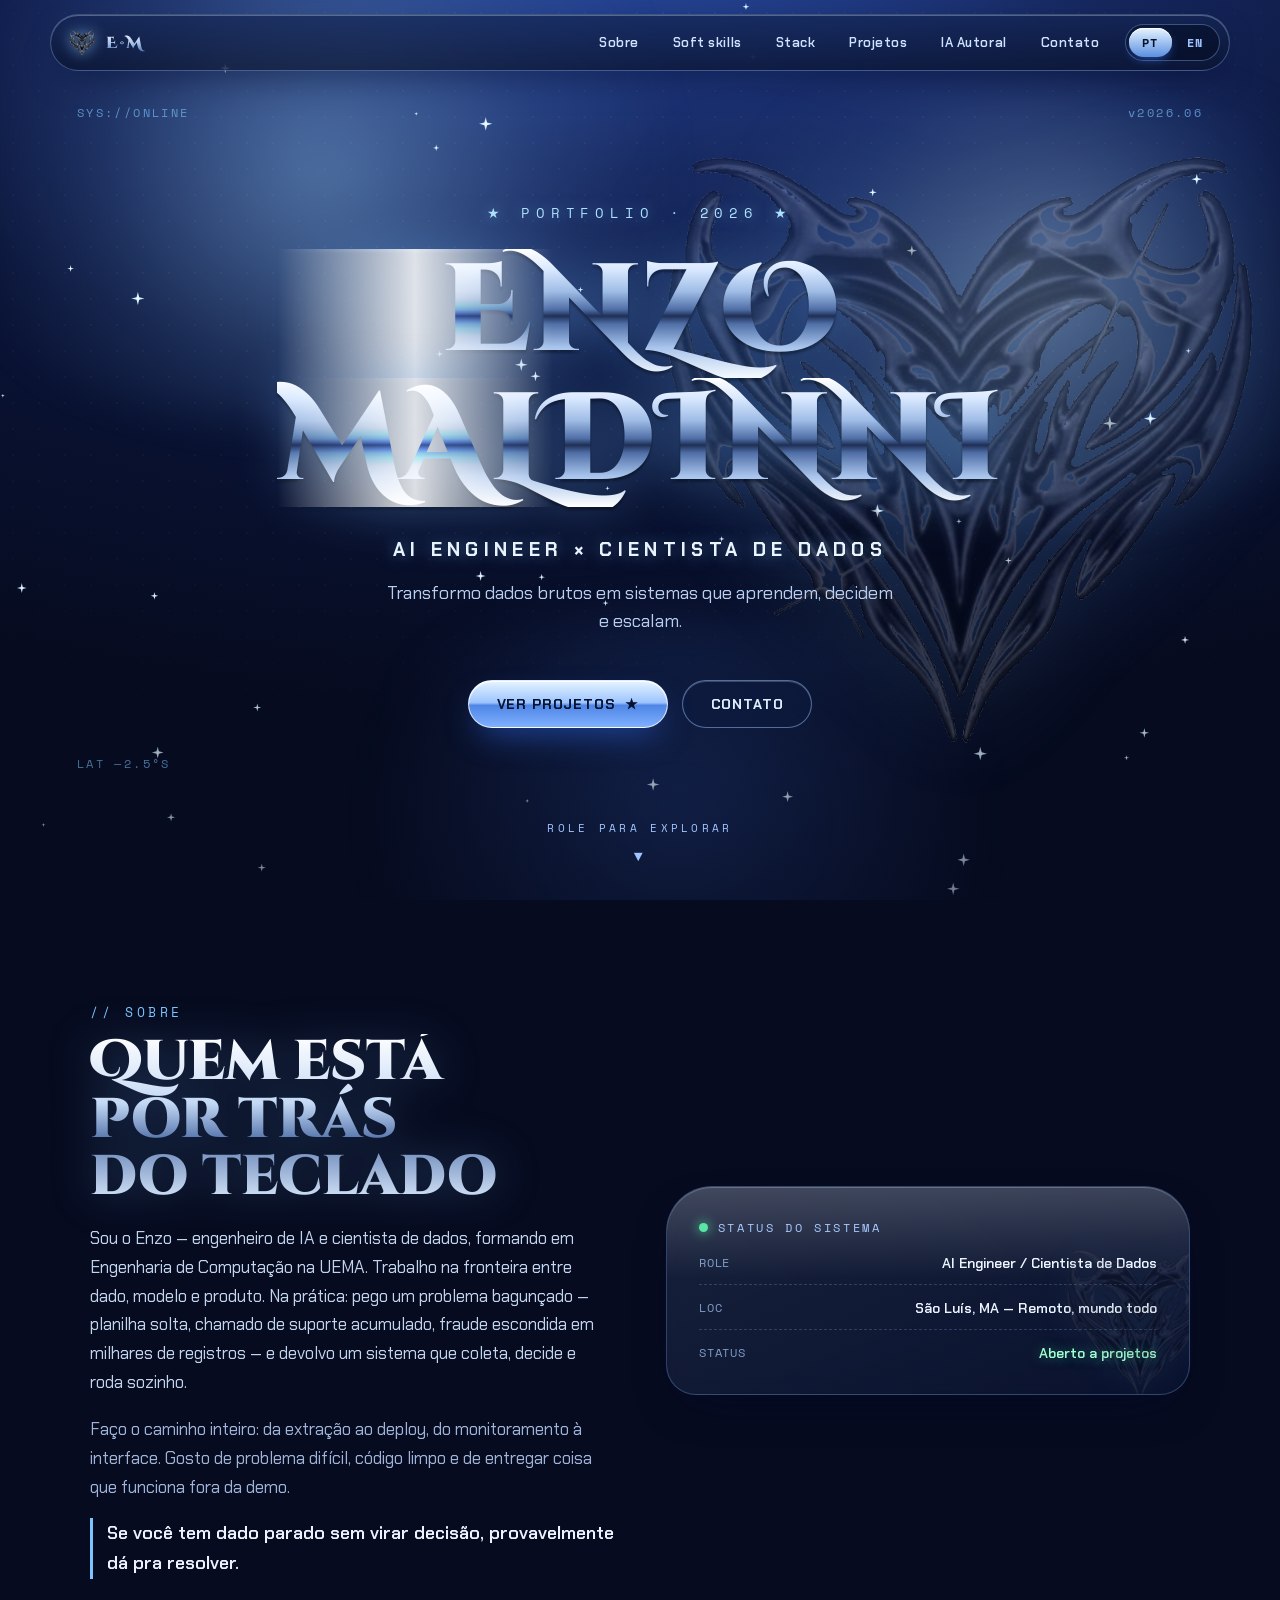
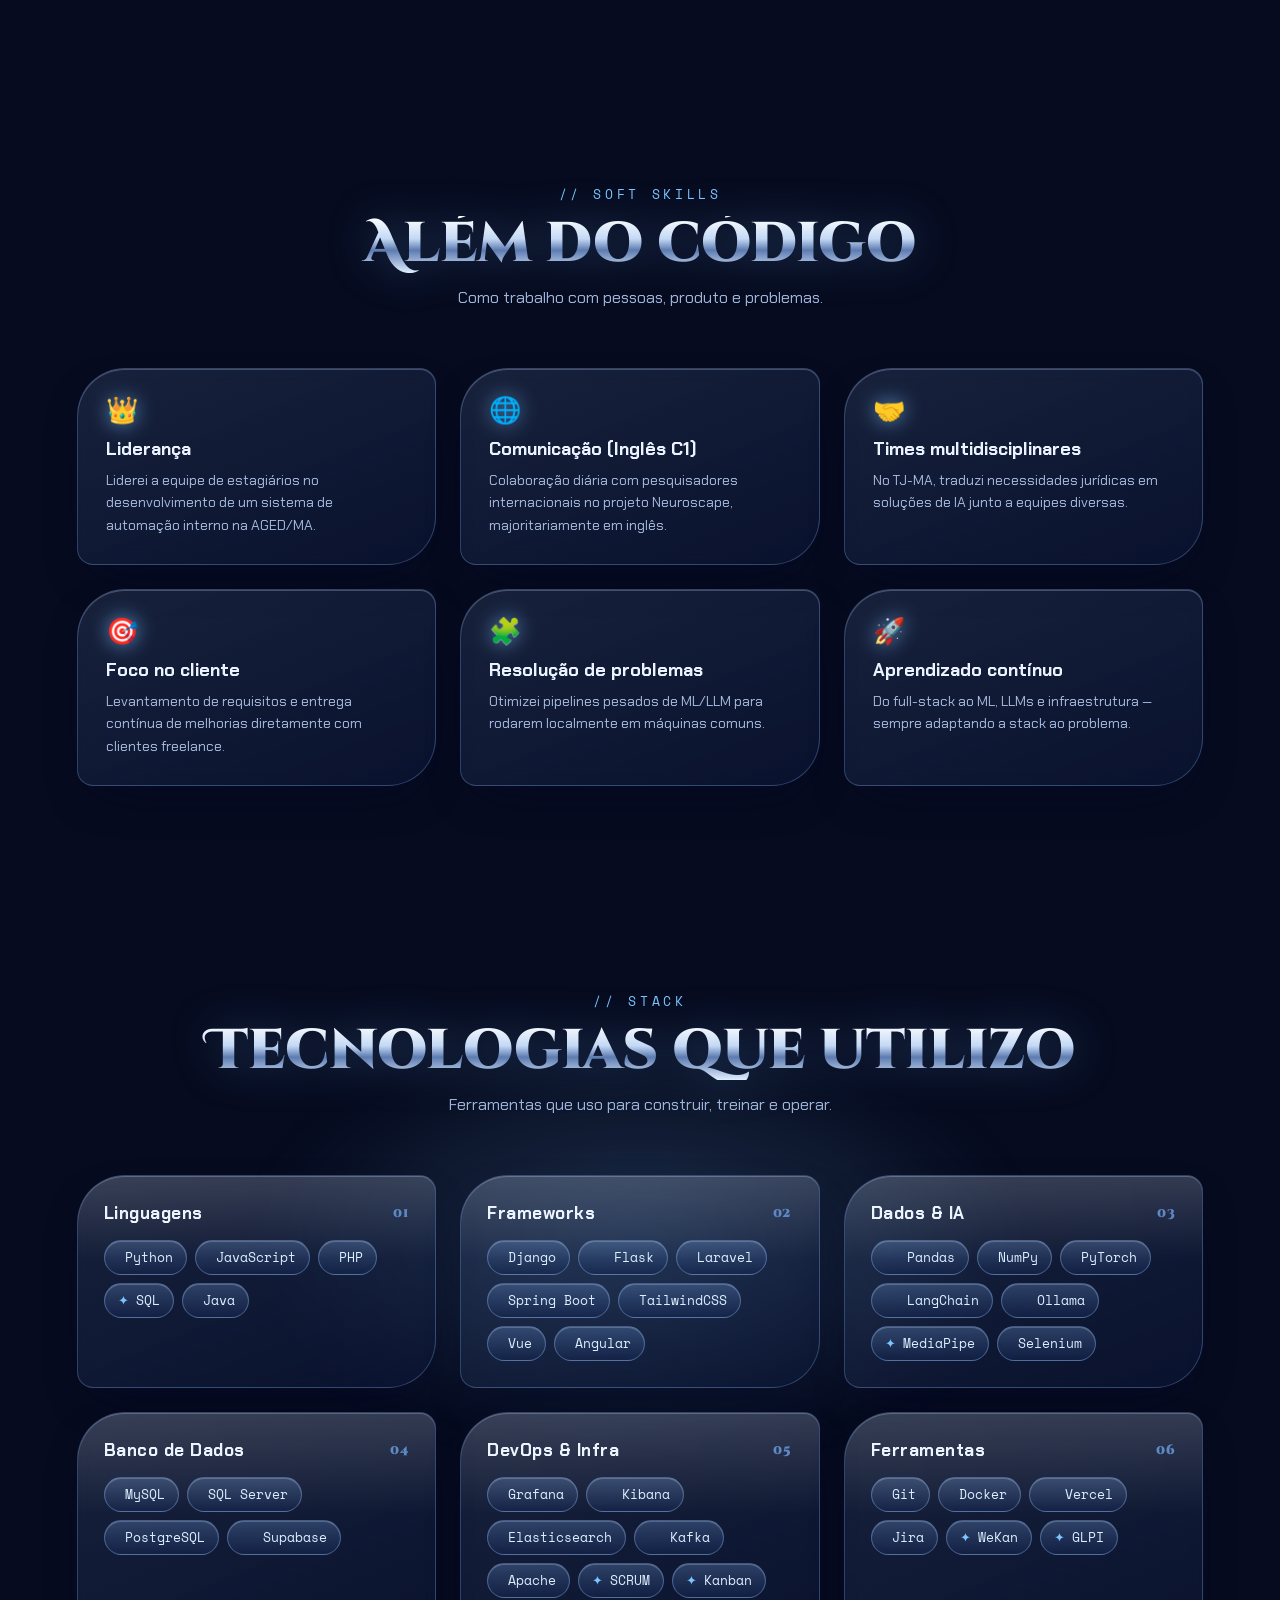
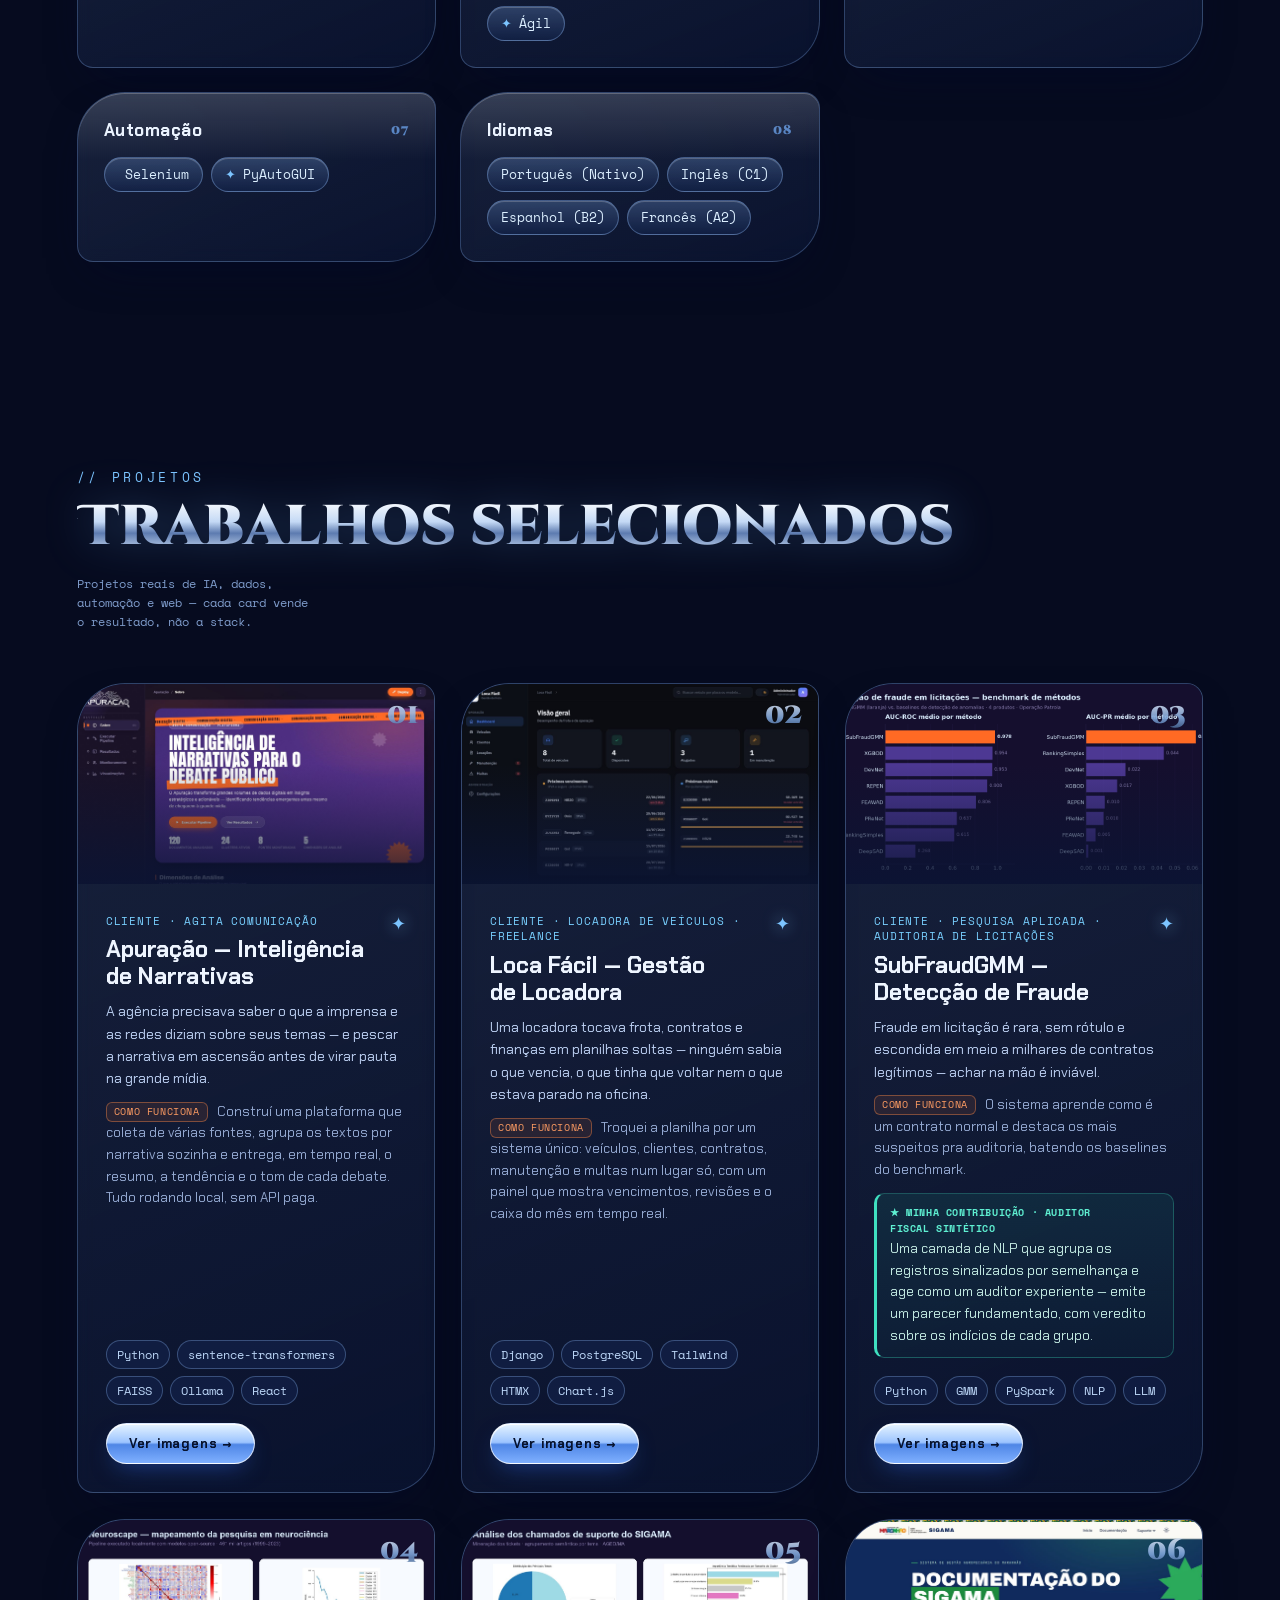
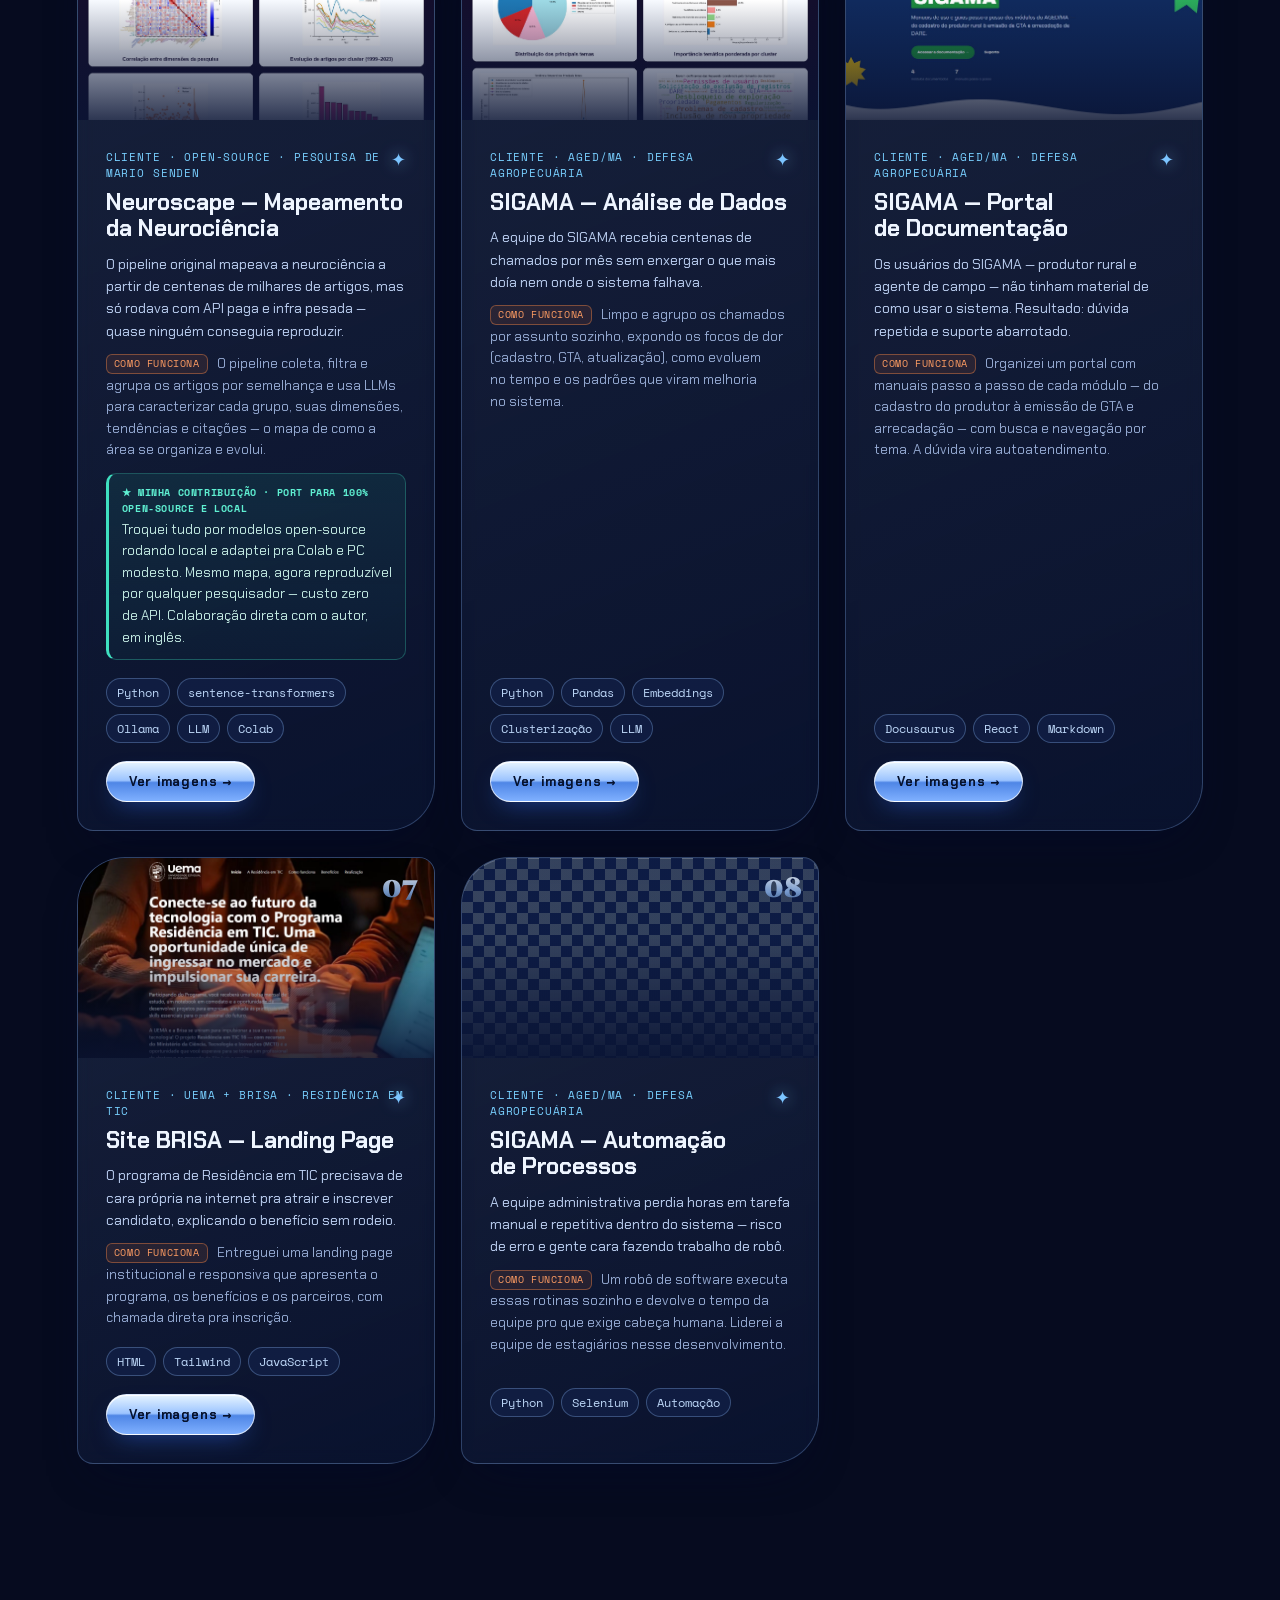
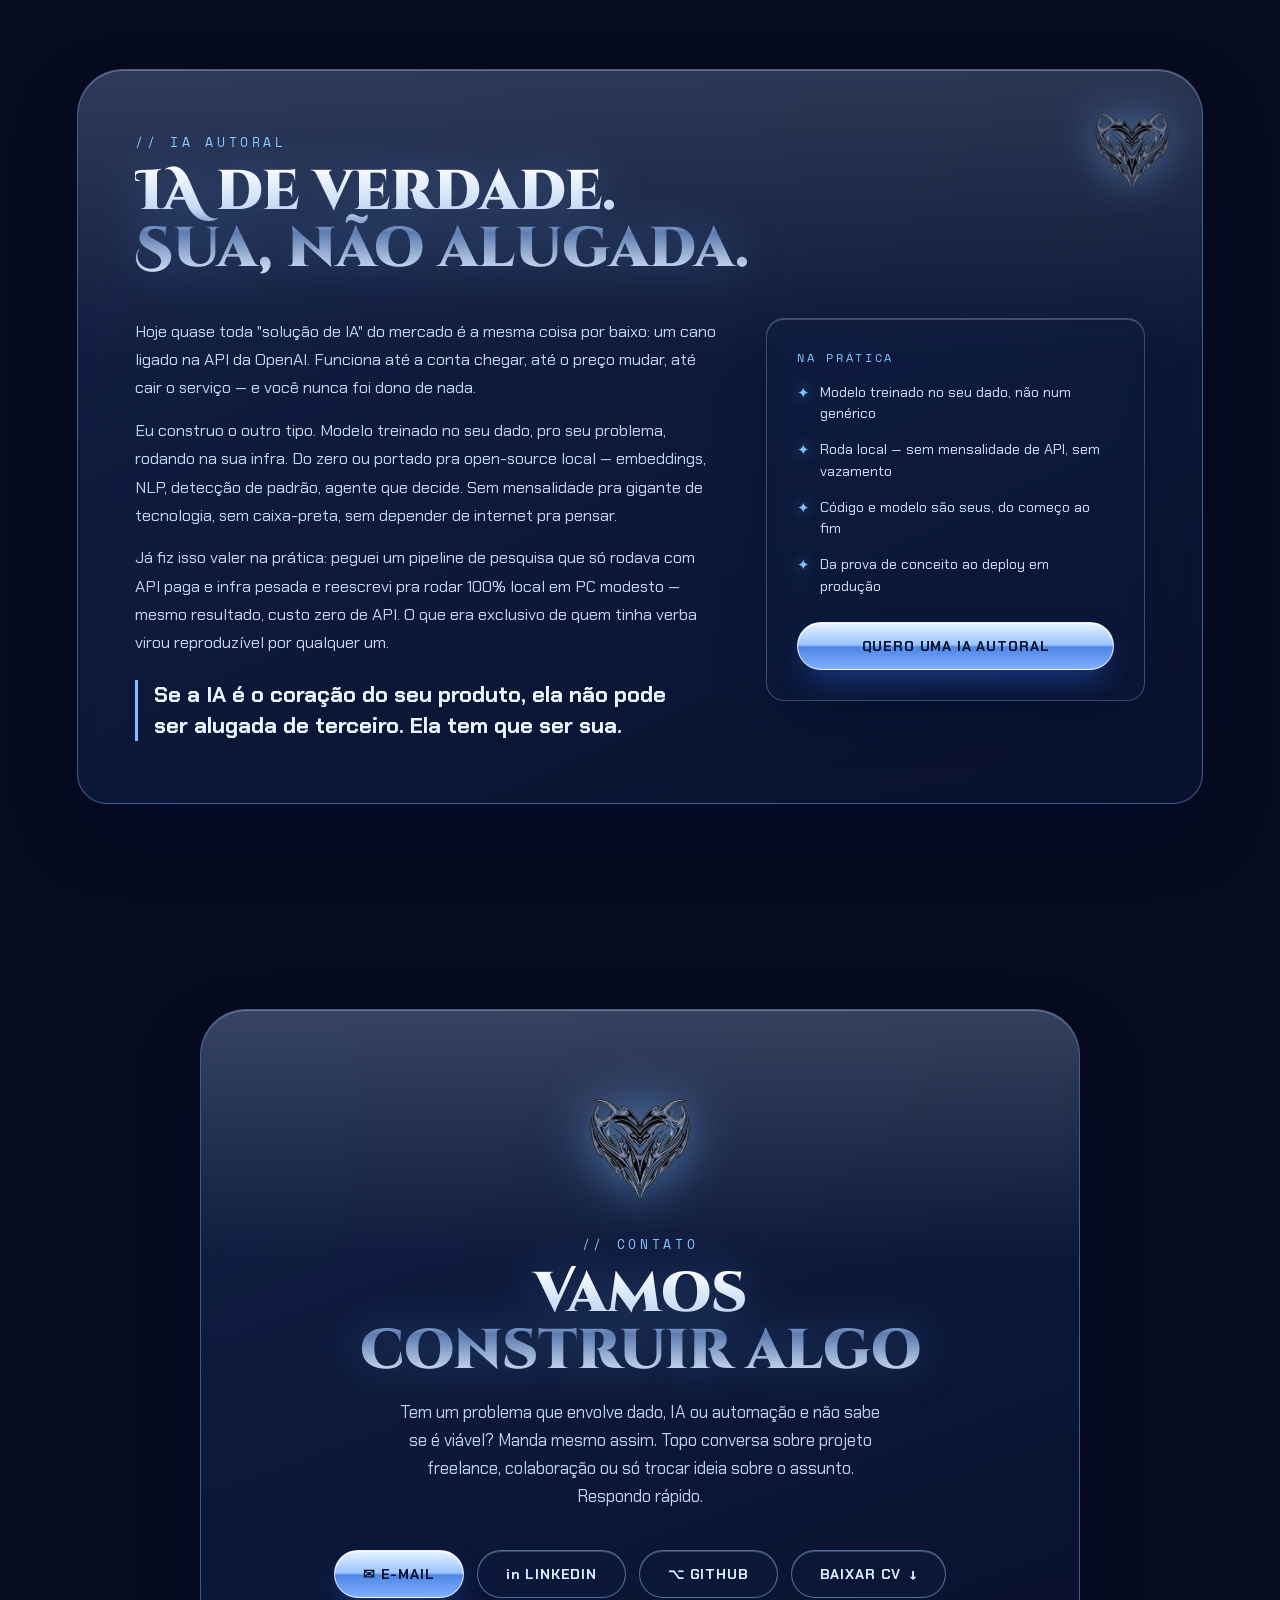
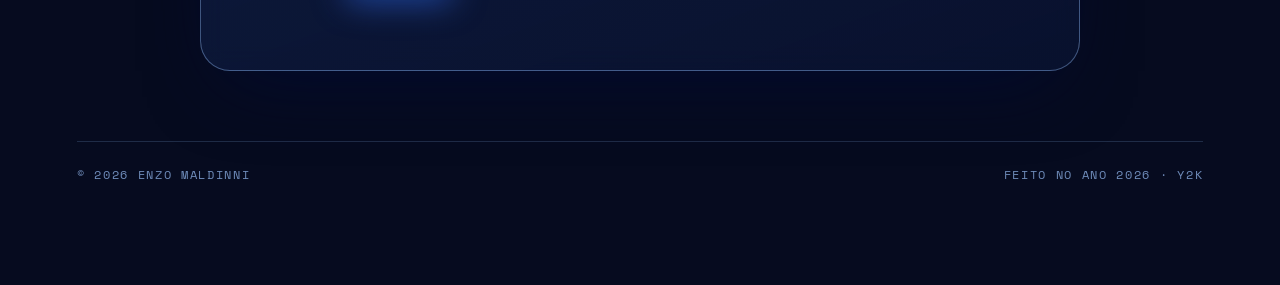
==== index.html @ 233c56a6 "Portfólio Y2K — site estático (GitHub Pages) Site bilíngue PT/EN em HTML/CSS/JS puro. Cada projeto t" ====
<!DOCTYPE html>
<html lang="pt-BR">
<head>
<meta charset="utf-8">
<meta name="viewport" content="width=device-width, initial-scale=1">
<title>Enzo Maldinni — AI Engineer × Data Scientist</title>
<meta name="description" content="Portfólio de Enzo Maldinni — Engenheiro de IA e Cientista de Dados. Pipelines, LLMs, visão computacional e sistemas inteligentes do notebook à produção.">
<meta name="author" content="Enzo Maldinni">
<meta property="og:title" content="Enzo Maldinni — AI Engineer × Data Scientist">
<meta property="og:description" content="Transformo dados brutos em sistemas que aprendem, decidem e escalam.">
<meta property="og:type" content="website">
<meta property="og:url" content="https://maldinni.github.io">
<link rel="icon" href="assets/img/chrome-heart.png" type="image/png">
<link rel="preconnect" href="https://fonts.googleapis.com">
<link rel="preconnect" href="https://fonts.gstatic.com" crossorigin>
<link href="https://fonts.googleapis.com/css2?family=Cinzel+Decorative:wght@700;900&family=Chakra+Petch:wght@400;500;600;700&family=Space+Mono:wght@400;700&display=swap" rel="stylesheet">
<link rel="stylesheet" href="https://cdn.jsdelivr.net/gh/devicons/devicon@latest/devicon.min.css">
<link rel="stylesheet" href="assets/css/styles.css">
</head>
<body>

<!-- ===== BACKGROUND LAYERS ===== -->
<div class="bg" aria-hidden="true">
  <div class="bg-blob bg-blob-1"></div>
  <div class="bg-blob bg-blob-2"></div>
  <div class="bg-blob bg-blob-3"></div>
  <div class="bg-dots"></div>
  <div class="bg-stars" data-stars></div>
  <div class="bg-vignette"></div>
</div>

<!-- ===== NAV ===== -->
<nav class="nav">
  <div class="nav-inner">
    <a href="#top" class="nav-brand">
      <img src="assets/img/chrome-heart.png" alt="" class="nav-heart">
      <span class="nav-logo">E·M</span>
    </a>
    <div class="nav-links">
      <a href="#about" class="nav-link" data-i18n="navAbout">Sobre</a>
      <a href="#soft" class="nav-link" data-i18n="navSoft">Soft skills</a>
      <a href="#skills" class="nav-link" data-i18n="navSkills">Stack</a>
      <a href="#projects" class="nav-link" data-i18n="navProjects">Projetos</a>
      <a href="#ia" class="nav-link" data-i18n="navIa">IA Autoral</a>
      <a href="#contact" class="nav-link" data-i18n="navContact">Contato</a>
      <div class="lang-toggle">
        <button type="button" class="lang-btn" data-lang="pt">PT</button>
        <button type="button" class="lang-btn" data-lang="en">EN</button>
      </div>
    </div>
  </div>
</nav>

<main>
  <!-- ===== HERO ===== -->
  <section id="top" class="hero">
    <img src="assets/img/chrome-heart.png" alt="" class="hero-deco" data-deco>
    <span class="hero-corner hero-corner-tl">SYS://ONLINE</span>
    <span class="hero-corner hero-corner-tr">v2026.06</span>
    <span class="hero-corner hero-corner-bl">LAT —2.5°S</span>
    <span class="hero-kicker">★ PORTFOLIO · 2026 ★</span>
    <h1 class="hero-title">
      <span class="hero-title-line">ENZO</span>
      <span class="hero-title-line">MALDINNI</span>
    </h1>
    <p class="hero-role" data-i18n="heroRole">AI ENGINEER × CIENTISTA DE DADOS</p>
    <p class="hero-tag" data-i18n="heroTag">Transformo dados brutos em sistemas que aprendem, decidem e escalam.</p>
    <div class="hero-cta">
      <a href="#projects" class="btn btn-primary"><span data-i18n="heroCta">VER PROJETOS</span> ★</a>
      <a href="#contact" class="btn btn-ghost" data-i18n="heroCta2">CONTATO</a>
    </div>
    <div class="hero-scroll">
      <span data-i18n="scroll">ROLE PARA EXPLORAR</span>
      <span class="hero-scroll-arrow">▼</span>
    </div>
  </section>

  <!-- ===== ABOUT ===== -->
  <section id="about" class="section about">
    <div class="about-grid">
      <div class="reveal">
        <p class="kicker" data-i18n="aboutKicker">// SOBRE</p>
        <h2 class="section-title" data-i18n="aboutTitle">Quem está por trás do teclado</h2>
        <p class="about-body" data-i18n="aboutBody1"></p>
        <p class="about-body about-body-dim" data-i18n="aboutBody2"></p>
        <p class="about-body about-punch" data-i18n="aboutBody3"></p>
      </div>
      <div class="reveal card status-card">
        <div class="status-head">
          <span class="status-dot"></span>
          <span class="status-title" data-i18n="statusTitle">STATUS DO SISTEMA</span>
        </div>
        <div class="status-rows">
          <div class="status-row"><span class="status-key">ROLE</span><span class="status-val" data-i18n="statusRole">AI Engineer / Data Scientist</span></div>
          <div class="status-row"><span class="status-key">LOC</span><span class="status-val" data-i18n="statusLoc">São Luís, MA — Remoto</span></div>
          <div class="status-row"><span class="status-key">STATUS</span><span class="status-val status-avail" data-i18n="statusAvail">Disponível</span></div>
        </div>
        <img src="assets/img/chrome-heart.png" alt="" class="status-heart">
      </div>
    </div>
  </section>

  <!-- ===== SOFT SKILLS ===== -->
  <section id="soft" class="section soft">
    <div class="section-head reveal">
      <p class="kicker" data-i18n="softKicker">// SOFT SKILLS</p>
      <h2 class="section-title" data-i18n="softTitle">Além do código</h2>
      <p class="section-note" data-i18n="softNote">Como trabalho com pessoas, produto e problemas.</p>
    </div>
    <div class="soft-grid" data-soft-grid></div>
  </section>

  <!-- ===== SKILLS ===== -->
  <section id="skills" class="section skills">
    <div class="skills-glow" aria-hidden="true"></div>
    <div class="section-head reveal">
      <p class="kicker" data-i18n="skillsKicker">// STACK</p>
      <h2 class="section-title" data-i18n="skillsTitle">Arsenal técnico</h2>
      <p class="section-note" data-i18n="skillsNote">Ferramentas que uso para construir, treinar e operar.</p>
    </div>
    <div class="skills-grid" data-skills-grid></div>
  </section>

  <!-- ===== PROJECTS ===== -->
  <section id="projects" class="section projects">
    <div class="projects-head reveal">
      <div>
        <p class="kicker" data-i18n="projectsKicker">// PROJETOS</p>
        <h2 class="section-title" data-i18n="projectsTitle">Trabalhos selecionados</h2>
      </div>
      <p class="projects-note" data-i18n="projectsNote">Projetos reais de IA, dados, automação e web.</p>
    </div>
    <div class="projects-grid" data-projects-grid></div>
  </section>

  <!-- ===== IA AUTORAL ===== -->
  <section id="ia" class="section ia">
    <div class="ia-card reveal">
      <img src="assets/img/chrome-heart.png" alt="" class="ia-heart">
      <p class="kicker" data-i18n="iaKicker">// IA AUTORAL</p>
      <h2 class="section-title ia-title" data-i18n="iaTitle">IA de verdade. Sua, não alugada.</h2>
      <div class="ia-grid">
        <div class="ia-copy">
          <p class="ia-body" data-i18n="iaBody1"></p>
          <p class="ia-body" data-i18n="iaBody2"></p>
          <p class="ia-body" data-i18n="iaBody3"></p>
          <p class="ia-quote" data-i18n="iaQuote"></p>
        </div>
        <aside class="ia-practice card">
          <p class="ia-practice-label" data-i18n="iaPracticeLabel">NA PRÁTICA</p>
          <ul class="ia-points">
            <li><span class="ia-spark">✦</span> <span data-i18n="iaPoint1"></span></li>
            <li><span class="ia-spark">✦</span> <span data-i18n="iaPoint2"></span></li>
            <li><span class="ia-spark">✦</span> <span data-i18n="iaPoint3"></span></li>
            <li><span class="ia-spark">✦</span> <span data-i18n="iaPoint4"></span></li>
          </ul>
          <a href="#contact" class="btn btn-primary ia-cta" data-i18n="iaCta">QUERO UMA IA AUTORAL</a>
        </aside>
      </div>
    </div>
  </section>

  <!-- ===== CONTACT ===== -->
  <section id="contact" class="section contact">
    <div class="reveal contact-card">
      <img src="assets/img/chrome-heart.png" alt="" class="contact-heart">
      <p class="kicker" data-i18n="contactKicker">// CONTATO</p>
      <h2 class="section-title" data-i18n="contactTitle">Vamos construir algo</h2>
      <p class="contact-body" data-i18n="contactBody">Aberto a oportunidades, colaborações e conversas sobre IA, dados e produto.</p>
      <div class="contact-links">
        <a href="mailto:enzo.maldinni1@gmail.com" class="btn btn-primary">✉ E-MAIL</a>
        <a href="https://www.linkedin.com/in/enzo-maldinni-4a891a222/" target="_blank" rel="noopener" class="btn btn-ghost">in LINKEDIN</a>
        <a href="https://github.com/Maldinni" target="_blank" rel="noopener" class="btn btn-ghost">⌥ GITHUB</a>
        <a href="Curriculo-Enzo-Maldinni.pdf" target="_blank" rel="noopener" class="btn btn-ghost"><span data-i18n="downloadCv">BAIXAR CV</span> ↓</a>
      </div>
    </div>
    <footer class="footer">
      <span>© 2026 ENZO MALDINNI</span>
      <span data-i18n="footerNote">FEITO NO ANO 2026 · Y2K</span>
    </footer>
  </section>
</main>

<div class="cursor-layer" data-cursor aria-hidden="true"></div>

<script src="assets/js/main.js"></script>
</body>
</html>
---- assets/css/styles.css ----
/* ===================================================================
   Enzo Maldinni — Portfolio · Y2K Kingdom Hearts theme
   Accent: Gelo (azul) #7cc4ff · Title: Cinzel Decorative · Shape: Orgânico
   =================================================================== */
:root{
  --accent:#7cc4ff;
  --title:'Cinzel Decorative',serif;
  --card-r:48px 16px 48px 16px;
  --arch:46px 46px 30px 30px;
  --bg:#060b1f;
  --ink:#eaf2ff;
}
*{margin:0;padding:0;box-sizing:border-box}
html{scroll-behavior:smooth}
body{background:var(--bg);color:var(--ink);font-family:'Chakra Petch',sans-serif;-webkit-font-smoothing:antialiased;overflow-x:hidden;position:relative;min-height:100vh;isolation:isolate}
::selection{background:#7cc4ff;color:#071029}
a{color:inherit}
img{max-width:100%}

/* ---------- keyframes ---------- */
@keyframes em-sheen{0%{transform:translateX(-130%) skewX(-16deg)}55%,100%{transform:translateX(260%) skewX(-16deg)}}
@keyframes em-drift{0%{transform:translate3d(0,0,0) scale(1)}100%{transform:translate3d(70px,-34px,0) scale(1.08)}}
@keyframes em-drift2{0%{transform:translate3d(0,0,0) scale(1)}100%{transform:translate3d(-60px,26px,0) scale(1.1)}}
@keyframes em-float{0%,100%{transform:translateY(0) rotate(-2deg)}50%{transform:translateY(-18px) rotate(2deg)}}
@keyframes em-twinkle{0%,100%{opacity:.12;transform:scale(.5) rotate(0deg)}50%{opacity:1;transform:scale(1) rotate(35deg)}}
@keyframes em-bob{0%,100%{transform:translateX(-50%) translateY(0);opacity:.55}50%{transform:translateX(-50%) translateY(9px);opacity:1}}
@keyframes em-pulse{0%,100%{opacity:.5}50%{opacity:1}}

/* ---------- background ---------- */
.bg{position:fixed;inset:0;z-index:0;pointer-events:none;overflow:hidden;background:radial-gradient(120% 90% at 50% -10%,#2a4ea8 0%,#16275e 32%,#0a1438 60%,#060b1f 100%)}
.bg-blob{position:absolute;border-radius:50%;filter:blur(22px)}
.bg-blob-1{left:-10%;top:-8%;width:70vw;height:55vh;background:radial-gradient(circle at 50% 50%,rgba(150,205,255,.45),rgba(120,180,255,.12) 45%,transparent 70%);animation:em-drift 26s ease-in-out infinite alternate}
.bg-blob-2{right:-12%;top:8%;width:62vw;height:50vh;background:radial-gradient(circle at 50% 50%,rgba(190,225,255,.4),rgba(110,170,255,.1) 48%,transparent 70%);animation:em-drift2 32s ease-in-out infinite alternate}
.bg-blob-3{left:20%;bottom:-14%;width:66vw;height:46vh;background:radial-gradient(circle at 50% 50%,rgba(60,110,220,.34),transparent 66%);animation:em-drift 38s ease-in-out infinite alternate}
.bg-dots{position:absolute;inset:0;background-image:radial-gradient(rgba(170,210,255,.5) 1px,transparent 1.4px);background-size:26px 26px;opacity:.10;-webkit-mask-image:radial-gradient(120% 80% at 50% 30%,#000 30%,transparent 78%);mask-image:radial-gradient(120% 80% at 50% 30%,#000 30%,transparent 78%)}
.bg-stars{position:absolute;inset:0}
.bg-vignette{position:absolute;inset:0;background:linear-gradient(180deg,transparent 0%,transparent 62%,rgba(6,11,31,.55) 100%)}
.star{position:absolute;background:radial-gradient(circle at 50% 50%,#fff,#bfe3ff 45%,#5b8fe0);clip-path:polygon(50% 0,60% 40%,100% 50%,60% 60%,50% 100%,40% 60%,0 50%,40% 40%);filter:drop-shadow(0 0 5px rgba(150,210,255,.8))}

/* ---------- nav ---------- */
.nav{position:fixed;top:0;left:0;right:0;z-index:50;display:flex;justify-content:center;padding:14px clamp(14px,4vw,34px)}
.nav-inner{width:100%;max-width:1180px;display:flex;align-items:center;justify-content:space-between;gap:14px;padding:9px 9px 9px 18px;border-radius:999px;background:linear-gradient(180deg,rgba(20,38,84,.72),rgba(8,16,40,.66));border:1px solid rgba(150,195,255,.32);box-shadow:0 14px 40px -18px rgba(0,8,36,.9),inset 0 1px 0 rgba(255,255,255,.28);backdrop-filter:blur(14px);flex-wrap:wrap}
.nav-brand{display:flex;align-items:center;gap:11px;text-decoration:none}
.nav-heart{width:26px;height:34px;object-fit:contain;filter:drop-shadow(0 0 7px rgba(140,200,255,.7))}
.nav-logo{font-family:var(--title);font-weight:800;font-size:16px;letter-spacing:.16em;background:linear-gradient(180deg,#ffffff,#9fbce6 55%,#3a5994);-webkit-background-clip:text;background-clip:text;-webkit-text-fill-color:transparent}
.nav-links{display:flex;align-items:center;gap:clamp(4px,1.4vw,10px);flex-wrap:wrap}
.nav-link{text-decoration:none;font-size:13px;font-weight:600;letter-spacing:.04em;color:#cfe2ff;padding:8px 12px;border-radius:999px;transition:background .2s,color .2s}
.nav-link:hover{background:rgba(124,196,255,.16);color:#fff}
.lang-toggle{display:flex;align-items:center;padding:3px;gap:2px;border-radius:999px;border:1px solid rgba(150,195,255,.36);background:rgba(6,14,38,.6);margin-left:4px}
.lang-btn{border:none;cursor:pointer;font-family:'Space Mono',monospace;font-weight:700;font-size:12px;letter-spacing:.1em;padding:6px 13px;border-radius:999px;transition:all .2s;background:transparent;color:#9fc4ff}
.lang-btn.is-active{background:linear-gradient(180deg,#e6f4ff,#5b8fe0);color:#06122e;box-shadow:0 4px 12px -4px rgba(60,120,255,.8),inset 0 1px 0 #fff}

/* ---------- shared ---------- */
main{position:relative;z-index:1}
.section{scroll-margin-top:90px;padding:clamp(56px,8vw,110px) clamp(20px,6vw,80px);position:relative}
.section-head{max-width:1180px;margin:0 auto clamp(34px,5vw,60px);text-align:center}
.kicker{font-family:'Space Mono',monospace;font-size:13px;letter-spacing:.28em;color:var(--accent);margin-bottom:12px}
.section-title{font-family:var(--title);font-weight:800;font-size:clamp(28px,5vw,56px);line-height:1.02;background:linear-gradient(180deg,#ffffff 0%,#c4d9f5 40%,#5d7bb0 60%,#dfeeff 100%);-webkit-background-clip:text;background-clip:text;-webkit-text-fill-color:transparent;color:transparent;filter:drop-shadow(0 0 22px rgba(110,180,255,.3));text-wrap:balance}
.section-note{margin-top:14px;font-size:clamp(14px,1.6vw,16px);color:#9fb4d8}
.card{position:relative;background:linear-gradient(158deg,rgba(150,190,255,.13),rgba(12,24,58,.55));border:1px solid rgba(140,185,255,.28);box-shadow:0 18px 48px -22px rgba(0,8,40,.85),inset 0 1px 0 rgba(255,255,255,.22);backdrop-filter:blur(8px);overflow:hidden;border-radius:var(--card-r)}

/* reveal */
.reveal{opacity:0;transform:translateY(28px);transition:opacity .7s ease,transform .7s ease}
.reveal.is-in{opacity:1;transform:none}

/* buttons */
.btn{display:inline-flex;align-items:center;gap:9px;padding:14px 28px;border-radius:999px;font-family:'Chakra Petch';font-weight:700;letter-spacing:.06em;font-size:14px;text-decoration:none;transition:transform .2s,filter .2s,background .2s,border-color .2s}
.btn-primary{color:#06122e;position:relative;overflow:hidden;background:linear-gradient(180deg,#e6f4ff 0%,#9cc4ff 47%,#4f86e6 53%,#7fb0ff 100%);border:1px solid rgba(255,255,255,.75);box-shadow:0 14px 32px -10px rgba(40,90,200,.75),inset 0 1px 0 rgba(255,255,255,.95)}
.btn-primary:hover{transform:translateY(-2px);filter:brightness(1.07);box-shadow:0 20px 44px -10px rgba(70,130,255,.85),inset 0 1px 0 #fff}
.btn-ghost{color:#dcefff;background:rgba(12,26,62,.5);border:1px solid rgba(150,195,255,.5);box-shadow:inset 0 1px 0 rgba(255,255,255,.2)}
.btn-ghost:hover{background:rgba(30,54,120,.6);border-color:#9fc4ff;transform:translateY(-2px)}

/* ---------- hero ---------- */
.hero{position:relative;min-height:100vh;display:flex;flex-direction:column;align-items:center;justify-content:center;text-align:center;padding:120px clamp(20px,6vw,80px) 90px;overflow:hidden}
.hero-deco{position:absolute;right:clamp(-90px,2vw,40px);top:50%;transform:translateY(-50%);width:clamp(340px,46vw,620px);opacity:.30;filter:drop-shadow(0 0 50px rgba(120,190,255,.55));animation:em-float 9s ease-in-out infinite;z-index:-1}
.hero-corner{position:absolute;font-family:'Space Mono',monospace;font-size:12px;letter-spacing:.2em;color:#7cc4ff;opacity:.65}
.hero-corner-tl{top:104px;left:clamp(16px,6vw,90px)}
.hero-corner-tr{top:104px;right:clamp(16px,6vw,90px)}
.hero-corner-bl{bottom:128px;left:clamp(16px,6vw,90px);opacity:.55}
.hero-kicker{font-family:'Space Mono',monospace;font-size:clamp(12px,1.4vw,14px);letter-spacing:.42em;color:#aee0ff;margin-bottom:clamp(14px,2.4vw,26px);text-shadow:0 0 14px rgba(124,196,255,.6)}
.hero-title{font-family:var(--title);font-weight:900;line-height:1.04;letter-spacing:.012em;font-size:clamp(40px,10.5vw,124px)}
.hero-title-line{display:block;position:relative;overflow:hidden;background:linear-gradient(180deg,#ffffff 0%,#d8e8ff 16%,#9fbce6 33%,#4f6ea6 47%,#1f2f55 52%,#4f6ea6 58%,#a8c4ec 76%,#ffffff 100%);-webkit-background-clip:text;background-clip:text;-webkit-text-fill-color:transparent;color:transparent;filter:drop-shadow(0 3px 1px rgba(0,0,0,.35)) drop-shadow(0 0 26px rgba(110,180,255,.4))}
.hero-title-line::after{content:'';position:absolute;top:0;left:0;width:38%;height:100%;background:linear-gradient(90deg,transparent,rgba(255,255,255,.85),transparent);mix-blend-mode:overlay;animation:em-sheen 6s ease-in-out infinite;pointer-events:none}
.hero-title-line:nth-child(2)::after{animation-delay:1.2s}
.hero-role{margin-top:clamp(18px,2.6vw,30px);font-weight:700;font-size:clamp(13px,1.7vw,19px);letter-spacing:.28em;color:#e9f4ff;text-shadow:0 0 16px rgba(124,196,255,.5)}
.hero-tag{margin-top:18px;max-width:580px;font-size:clamp(14px,1.7vw,18px);line-height:1.55;color:#b9cdf0;text-wrap:pretty}
.hero-cta{margin-top:clamp(28px,4vw,44px);display:flex;gap:14px;flex-wrap:wrap;justify-content:center}
.hero-scroll{position:absolute;bottom:34px;left:50%;transform:translateX(-50%);display:flex;flex-direction:column;align-items:center;gap:8px;font-family:'Space Mono',monospace;font-size:11px;letter-spacing:.3em;color:#9fc4ff;animation:em-bob 2.4s ease-in-out infinite}
.hero-scroll-arrow{font-size:15px}

/* ---------- about ---------- */
.about-grid{max-width:1100px;margin:0 auto;display:grid;grid-template-columns:repeat(auto-fit,minmax(290px,1fr));gap:clamp(26px,4vw,56px);align-items:center}
.about-body{margin-top:18px;font-size:clamp(15px,1.7vw,17px);line-height:1.7;color:#c3d4ee;text-wrap:pretty}
.about-body-dim{color:#9fb4d8}
.status-card{border-radius:var(--arch);padding:clamp(22px,2.6vw,32px)}
.status-card::before{content:'';position:absolute;inset:0 0 auto 0;height:44%;background:linear-gradient(180deg,rgba(255,255,255,.18),transparent);pointer-events:none}
.status-head{display:flex;align-items:center;gap:10px;margin-bottom:18px}
.status-dot{width:9px;height:9px;border-radius:50%;background:#46e29b;box-shadow:0 0 12px #46e29b;animation:em-pulse 1.8s ease-in-out infinite}
.status-title{font-family:'Space Mono',monospace;font-size:12px;letter-spacing:.22em;color:#9fc4ff}
.status-rows{display:flex;flex-direction:column;gap:14px}
.status-row{display:flex;justify-content:space-between;gap:16px;border-bottom:1px dashed rgba(150,195,255,.22);padding-bottom:12px}
.status-row:last-child{border-bottom:none;padding-bottom:0}
.status-key{font-family:'Space Mono',monospace;font-size:12px;color:#7e9bca;letter-spacing:.08em}
.status-val{font-weight:600;font-size:14px;color:#eaf3ff;text-align:right}
.status-avail{color:#9fffd0;text-shadow:0 0 12px rgba(70,226,155,.5)}
.status-heart{position:absolute;right:-26px;bottom:-30px;width:150px;opacity:.16;filter:drop-shadow(0 0 18px rgba(120,190,255,.5));pointer-events:none}

/* ---------- soft skills ---------- */
.soft-grid{max-width:1180px;margin:0 auto;display:grid;grid-template-columns:repeat(auto-fit,minmax(270px,1fr));gap:clamp(16px,2vw,24px)}
.soft-item{padding:clamp(22px,2.4vw,28px)}
.soft-item:hover{transform:translateY(-6px);border-color:rgba(160,205,255,.6);box-shadow:0 30px 60px -22px rgba(40,90,200,.8),inset 0 1px 0 rgba(255,255,255,.4)}
.soft-icon{font-size:26px;line-height:1;margin-bottom:14px;filter:drop-shadow(0 0 10px rgba(124,196,255,.7))}
.soft-name{font-family:'Chakra Petch';font-weight:700;font-size:18px;color:#eaf3ff;margin-bottom:8px}
.soft-desc{font-size:14px;line-height:1.6;color:#a8bce0;text-wrap:pretty}

/* ---------- skills ---------- */
.skills{overflow:hidden}
.skills-glow{position:absolute;left:50%;top:6%;transform:translateX(-50%);width:min(1080px,124vw);height:580px;border-radius:50% 50% 46% 46%/60% 60% 40% 40%;background:radial-gradient(closest-side,color-mix(in oklab,var(--accent) 20%,transparent),transparent 72%);filter:blur(26px);pointer-events:none;z-index:-1}
.skills-grid{max-width:1180px;margin:0 auto;display:grid;grid-template-columns:repeat(auto-fit,minmax(270px,1fr));gap:clamp(16px,2vw,24px)}
.skill-cat{padding:clamp(20px,2.2vw,26px)}
.skill-cat::before{content:'';position:absolute;inset:0 0 auto 0;height:40%;background:linear-gradient(180deg,rgba(255,255,255,.14),transparent);pointer-events:none}
.skill-cat:hover{transform:translateY(-6px);border-color:rgba(160,205,255,.6);box-shadow:0 30px 60px -22px rgba(40,90,200,.8),inset 0 1px 0 rgba(255,255,255,.4)}
.skill-cat-head{display:flex;align-items:center;justify-content:space-between;margin-bottom:16px}
.skill-cat-label{font-family:'Chakra Petch';font-weight:700;font-size:17px;letter-spacing:.03em;color:#eaf3ff}
.skill-cat-num{font-family:var(--title);font-weight:800;font-size:13px;color:#4f7ec0;letter-spacing:.1em}
.skill-tags{display:flex;flex-wrap:wrap;gap:8px}
.skill-tag{display:inline-flex;align-items:center;gap:7px;padding:7px 13px;border-radius:999px;font-family:'Space Mono',monospace;font-size:12.5px;color:#dcefff;background:linear-gradient(180deg,rgba(125,170,235,.28),rgba(20,38,80,.55));border:1px solid rgba(150,195,255,.36);box-shadow:inset 0 1px 0 rgba(255,255,255,.2);transition:background .2s,color .2s,border-color .2s}
.skill-tag:hover{background:linear-gradient(180deg,#cfe6ff,#5b8fe0);color:#06122e;border-color:#fff}
.skill-tag i{font-size:16px}
.skill-tag img{width:15px;height:15px;display:block}
.skill-tag .ico-star{color:var(--accent)}

/* ---------- projects ---------- */
.projects-head{max-width:1180px;margin:0 auto clamp(30px,4vw,52px);display:flex;flex-wrap:wrap;align-items:flex-end;justify-content:space-between;gap:18px}
.projects-note{font-family:'Space Mono',monospace;font-size:12px;color:#7e9bca;max-width:240px;line-height:1.6}
.projects-grid{max-width:1180px;margin:0 auto;display:grid;grid-template-columns:repeat(auto-fit,minmax(290px,1fr));gap:clamp(18px,2.2vw,26px)}
.project{display:flex;flex-direction:column;border-radius:var(--card-r);overflow:hidden}
.project:hover{transform:translateY(-8px);border-color:rgba(160,205,255,.65);box-shadow:0 36px 70px -24px rgba(40,90,210,.85),inset 0 1px 0 rgba(255,255,255,.4)}
.project-cover{position:relative;height:200px;overflow:hidden;background:linear-gradient(135deg,#12275f,#0a1638);width:100%;display:block;padding:0;border:0;margin:0;font:inherit;text-align:left}
.project-cover img{width:100%;height:100%;object-fit:cover;object-position:top center;transition:transform .5s cubic-bezier(.2,.7,.3,1)}
.project-cover.is-cover{cursor:zoom-in}
.project-cover.is-cover:hover img{transform:scale(1.05)}
.cover-zoom{position:absolute;z-index:2;left:14px;bottom:12px;display:inline-flex;align-items:center;gap:6px;font-family:'Space Mono',monospace;font-size:11px;letter-spacing:.04em;color:#eaf3ff;background:rgba(8,16,40,.72);border:1px solid rgba(150,195,255,.34);padding:5px 11px;border-radius:999px;backdrop-filter:blur(4px);opacity:0;transform:translateY(6px);transition:opacity .25s,transform .25s}
.project-cover.is-cover:hover .cover-zoom,.project-cover.is-cover:focus-visible .cover-zoom{opacity:1;transform:translateY(0)}
.project-cover.is-contain{display:flex;align-items:center;justify-content:center;background:radial-gradient(120% 120% at 50% 0,#1b3a7a,#0a1638 70%)}
.project-cover.is-contain img{object-fit:contain;width:auto;max-width:62%;max-height:72%;filter:drop-shadow(0 8px 26px rgba(0,10,40,.6))}
.project-cover::after{content:'';position:absolute;inset:0;background:linear-gradient(180deg,transparent 40%,rgba(10,20,52,.85) 100%)}
/* styled cover (no image) */
.project-cover.is-styled{display:flex;align-items:center;justify-content:center;gap:14px;background:repeating-conic-gradient(rgba(12,28,70,.9) 0 25%,rgba(190,224,255,.18) 0 50%) 0 0/22px 22px}
.project-cover.is-styled .cover-icons{position:relative;z-index:1;display:flex;gap:16px;align-items:center}
.project-cover.is-styled .cover-icons i{font-size:46px;filter:drop-shadow(0 6px 16px rgba(0,10,40,.6))}
.project-cover.is-styled .cover-icons img{width:46px;height:46px;filter:drop-shadow(0 6px 16px rgba(0,10,40,.6))}
.project-cover .project-num{position:absolute;top:12px;right:16px;z-index:1;font-family:var(--title);font-weight:900;font-size:28px;background:linear-gradient(180deg,#ffffff,#7da3d8 60%,#2b466e);-webkit-background-clip:text;background-clip:text;-webkit-text-fill-color:transparent;color:transparent;opacity:.9}
.project-body{position:relative;padding:clamp(20px,2.4vw,28px);display:flex;flex-direction:column;flex:1}
.project-title{font-family:'Chakra Petch';font-weight:700;font-size:clamp(19px,2.2vw,23px);color:#eef5ff;line-height:1.15;text-wrap:balance}
.project-spark{position:absolute;top:clamp(20px,2.4vw,28px);right:clamp(20px,2.4vw,28px);font-size:18px;color:#7cc4ff;filter:drop-shadow(0 0 8px rgba(124,196,255,.8))}
.project-client{margin-top:2px;font-family:'Space Mono',monospace;font-size:10.5px;letter-spacing:.08em;color:#79d0ff;text-transform:uppercase;line-height:1.5}
.project-title{margin-top:7px}
.project-desc{margin-top:11px;font-size:14px;line-height:1.6;color:#bcd0f2;text-wrap:pretty}
.project-how{margin-top:11px;font-size:13.5px;line-height:1.6;color:#92a7cf;text-wrap:pretty}
.project-how .how-label{display:inline-block;font-family:'Space Mono',monospace;font-size:10px;letter-spacing:.06em;text-transform:uppercase;color:#ff9d63;border:1px solid rgba(255,140,70,.4);background:rgba(255,120,50,.1);padding:1px 7px;border-radius:6px;margin-right:6px;vertical-align:1px}
.project-contrib{margin-top:12px;font-size:13.5px;line-height:1.6;color:#bfe6df;text-wrap:pretty;background:linear-gradient(180deg,rgba(36,200,170,.1),rgba(36,200,170,.04));border:1px solid rgba(64,224,190,.28);border-left:3px solid #3fe0c0;border-radius:10px;padding:11px 13px}
.project-contrib .contrib-label{display:inline-block;font-family:'Space Mono',monospace;font-size:10px;letter-spacing:.06em;text-transform:uppercase;color:#5ff0d2;margin-right:6px;font-weight:700}
.project-tags{display:flex;flex-wrap:wrap;gap:7px;margin-top:auto;padding-top:18px;margin-bottom:18px}
.project-tag{font-family:'Space Mono',monospace;font-size:11.5px;padding:5px 10px;border-radius:999px;color:#bcd6f7;background:rgba(20,38,80,.55);border:1px solid rgba(150,195,255,.3)}
.project-link{align-self:flex-start;display:inline-flex;align-items:center;gap:8px;padding:11px 22px;border-radius:999px;font-family:'Chakra Petch';font-weight:700;font-size:13px;letter-spacing:.06em;text-decoration:none;cursor:pointer;color:#06122e;background:linear-gradient(180deg,#e6f4ff 0%,#9cc4ff 47%,#4f86e6 53%,#7fb0ff 100%);border:1px solid rgba(255,255,255,.7);box-shadow:0 10px 24px -10px rgba(40,90,200,.7),inset 0 1px 0 rgba(255,255,255,.9);transition:transform .2s,filter .2s}
.project-link:hover{transform:translateY(-2px);filter:brightness(1.07)}

/* ---------- lightbox ---------- */
body.lb-lock{overflow:hidden}
.lightbox{position:fixed;inset:0;z-index:1000;display:none;align-items:center;justify-content:center}
.lightbox.is-open{display:flex}
.lb-backdrop{position:absolute;inset:0;background:rgba(4,8,24,.86);backdrop-filter:blur(8px)}
.lb-stage{position:relative;z-index:1;display:flex;align-items:center;justify-content:center;width:min(94vw,1320px);max-height:92vh;animation:lb-in .28s cubic-bezier(.2,.7,.3,1)}
@keyframes lb-in{from{opacity:0;transform:scale(.96)}to{opacity:1;transform:scale(1)}}
.lb-img{max-width:100%;max-height:86vh;border-radius:14px;border:1px solid rgba(150,195,255,.4);box-shadow:0 40px 90px -30px rgba(0,8,40,.95)}
.lb-btn{position:absolute;z-index:2;display:inline-flex;align-items:center;justify-content:center;cursor:pointer;color:#eaf3ff;background:rgba(12,22,52,.74);border:1px solid rgba(150,195,255,.4);backdrop-filter:blur(6px);transition:transform .2s,filter .2s,background .2s}
.lb-btn:hover{filter:brightness(1.15);background:rgba(30,54,110,.85)}
.lb-close{top:-14px;right:-14px;width:42px;height:42px;border-radius:50%;font-size:18px}
.lb-prev,.lb-next{top:50%;transform:translateY(-50%);width:48px;height:48px;border-radius:50%;font-size:30px;line-height:1;font-family:'Chakra Petch'}
.lb-prev{left:-22px}.lb-next{right:-22px}
.lb-prev:hover{transform:translateY(-50%) scale(1.08)}.lb-next:hover{transform:translateY(-50%) scale(1.08)}
.lb-cap{position:absolute;left:0;right:0;bottom:-34px;text-align:center;font-family:'Space Mono',monospace;font-size:12px;color:#9fc0ee}
@media(max-width:640px){.lb-close{top:-50px;right:0}.lb-prev{left:4px}.lb-next{right:4px}.lb-prev,.lb-next{width:40px;height:40px;font-size:24px;background:rgba(12,22,52,.9)}}

/* ---------- contact ---------- */
.contact-card{max-width:880px;margin:0 auto;position:relative;text-align:center;border-radius:var(--arch);padding:clamp(40px,6vw,72px) clamp(24px,5vw,60px);overflow:hidden;background:linear-gradient(160deg,rgba(60,110,210,.22),rgba(10,20,52,.7));border:1px solid rgba(150,195,255,.38);box-shadow:0 30px 80px -30px rgba(0,10,50,.95),inset 0 1px 0 rgba(255,255,255,.3);backdrop-filter:blur(12px)}
.contact-card::before{content:'';position:absolute;inset:0 0 auto 0;height:38%;background:linear-gradient(180deg,rgba(255,255,255,.16),transparent);pointer-events:none}
.contact-heart{width:clamp(70px,9vw,100px);margin:0 auto 18px;display:block;filter:drop-shadow(0 0 26px rgba(120,190,255,.7));animation:em-float 8s ease-in-out infinite}
.contact-body{margin:18px auto 0;max-width:480px;font-size:clamp(15px,1.7vw,17px);line-height:1.65;color:#bdd0ef;text-wrap:pretty}
.contact-links{margin-top:clamp(26px,4vw,40px);display:flex;gap:13px;flex-wrap:wrap;justify-content:center}
.footer{max-width:1180px;margin:clamp(40px,6vw,70px) auto 0;padding-top:24px;border-top:1px solid rgba(150,195,255,.18);display:flex;flex-wrap:wrap;gap:14px;align-items:center;justify-content:space-between;font-family:'Space Mono',monospace;font-size:12px;letter-spacing:.14em;color:#6f8cba}

.about-punch{margin-top:16px;font-size:clamp(15px,1.7vw,18px);font-weight:600;color:#eaf3ff;border-left:3px solid var(--accent);padding-left:14px;text-wrap:pretty}

/* ---------- IA autoral ---------- */
.ia{position:relative}
.ia-card{max-width:1180px;margin:0 auto;position:relative;border-radius:var(--arch,28px);padding:clamp(30px,5vw,62px) clamp(24px,4.5vw,58px);overflow:hidden;background:linear-gradient(155deg,rgba(70,120,225,.2),rgba(10,20,52,.72));border:1px solid rgba(150,195,255,.4);box-shadow:0 30px 80px -30px rgba(0,10,50,.95),inset 0 1px 0 rgba(255,255,255,.28);backdrop-filter:blur(12px)}
.ia-card::before{content:'';position:absolute;inset:0 0 auto 0;height:40%;background:linear-gradient(180deg,rgba(255,255,255,.12),transparent);pointer-events:none}
.ia-heart{position:absolute;top:clamp(18px,3vw,30px);right:clamp(18px,3vw,32px);width:clamp(46px,6vw,76px);opacity:.85;filter:drop-shadow(0 0 22px rgba(120,190,255,.7));animation:em-float 8s ease-in-out infinite}
.ia-title{max-width:760px}
.ia-grid{margin-top:clamp(24px,3.5vw,40px);display:grid;grid-template-columns:1.55fr 1fr;gap:clamp(24px,3.5vw,46px);align-items:start}
.ia-body{margin-top:14px;font-size:clamp(14.5px,1.6vw,16.5px);line-height:1.72;color:#c3d4ee;text-wrap:pretty}
.ia-body:first-child{margin-top:0}
.ia-quote{margin-top:22px;font-family:'Chakra Petch';font-weight:700;font-size:clamp(17px,2.1vw,22px);line-height:1.4;color:#eaf3ff;border-left:3px solid var(--accent);padding-left:16px;text-wrap:balance}
.ia-practice{position:sticky;top:96px;border-radius:18px;padding:clamp(22px,2.6vw,30px);background:rgba(10,22,52,.5);border:1px solid rgba(150,195,255,.32)}
.ia-practice-label{font-family:'Space Mono',monospace;font-size:12px;letter-spacing:.22em;color:var(--accent);margin-bottom:16px}
.ia-points{list-style:none;display:flex;flex-direction:column;gap:14px;margin:0 0 24px}
.ia-points li{display:flex;gap:10px;align-items:flex-start;font-size:14.5px;line-height:1.5;color:#d3e2fb}
.ia-spark{color:#7cc4ff;flex:none;filter:drop-shadow(0 0 8px rgba(124,196,255,.8));margin-top:1px}
.ia-cta{width:100%;justify-content:center}
@media (max-width:840px){.ia-grid{grid-template-columns:1fr}.ia-practice{position:static}}

/* ---------- cursor sparkle ---------- */
.cursor-layer{position:fixed;inset:0;z-index:9998;pointer-events:none}
.sparkle{position:fixed;background:radial-gradient(circle at 50% 50%,#fff,var(--accent) 58%,var(--accent));clip-path:polygon(50% 0,60% 40%,100% 50%,60% 60%,50% 100%,40% 60%,0 50%,40% 40%);filter:drop-shadow(0 0 7px var(--accent));will-change:transform,opacity;pointer-events:none}

/* ---------- accessibility ---------- */
@media (prefers-reduced-motion:reduce){
  *{animation:none!important}
  .reveal{opacity:1;transform:none}
}
@media (max-width:600px){
  .nav-links{gap:2px}
  .nav-link{padding:7px 9px;font-size:12px}
  .projects-note{display:none}
}
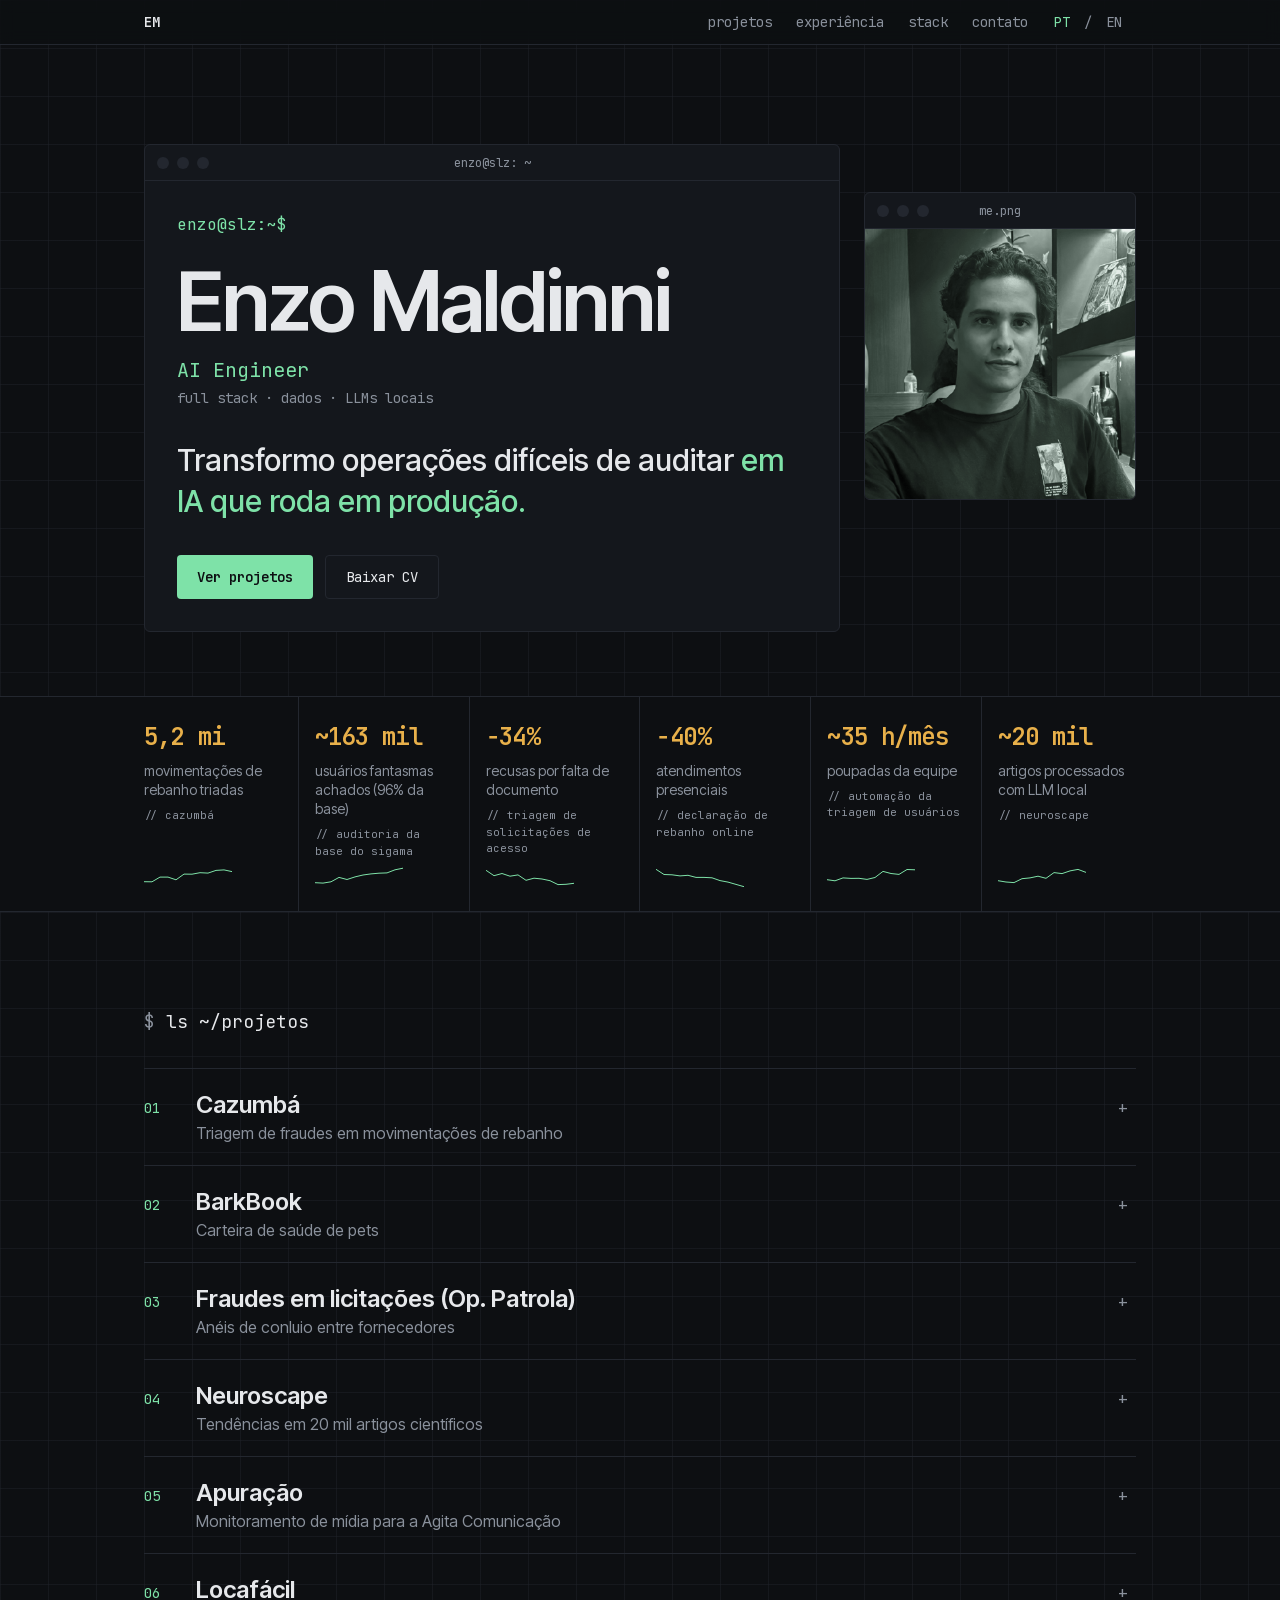
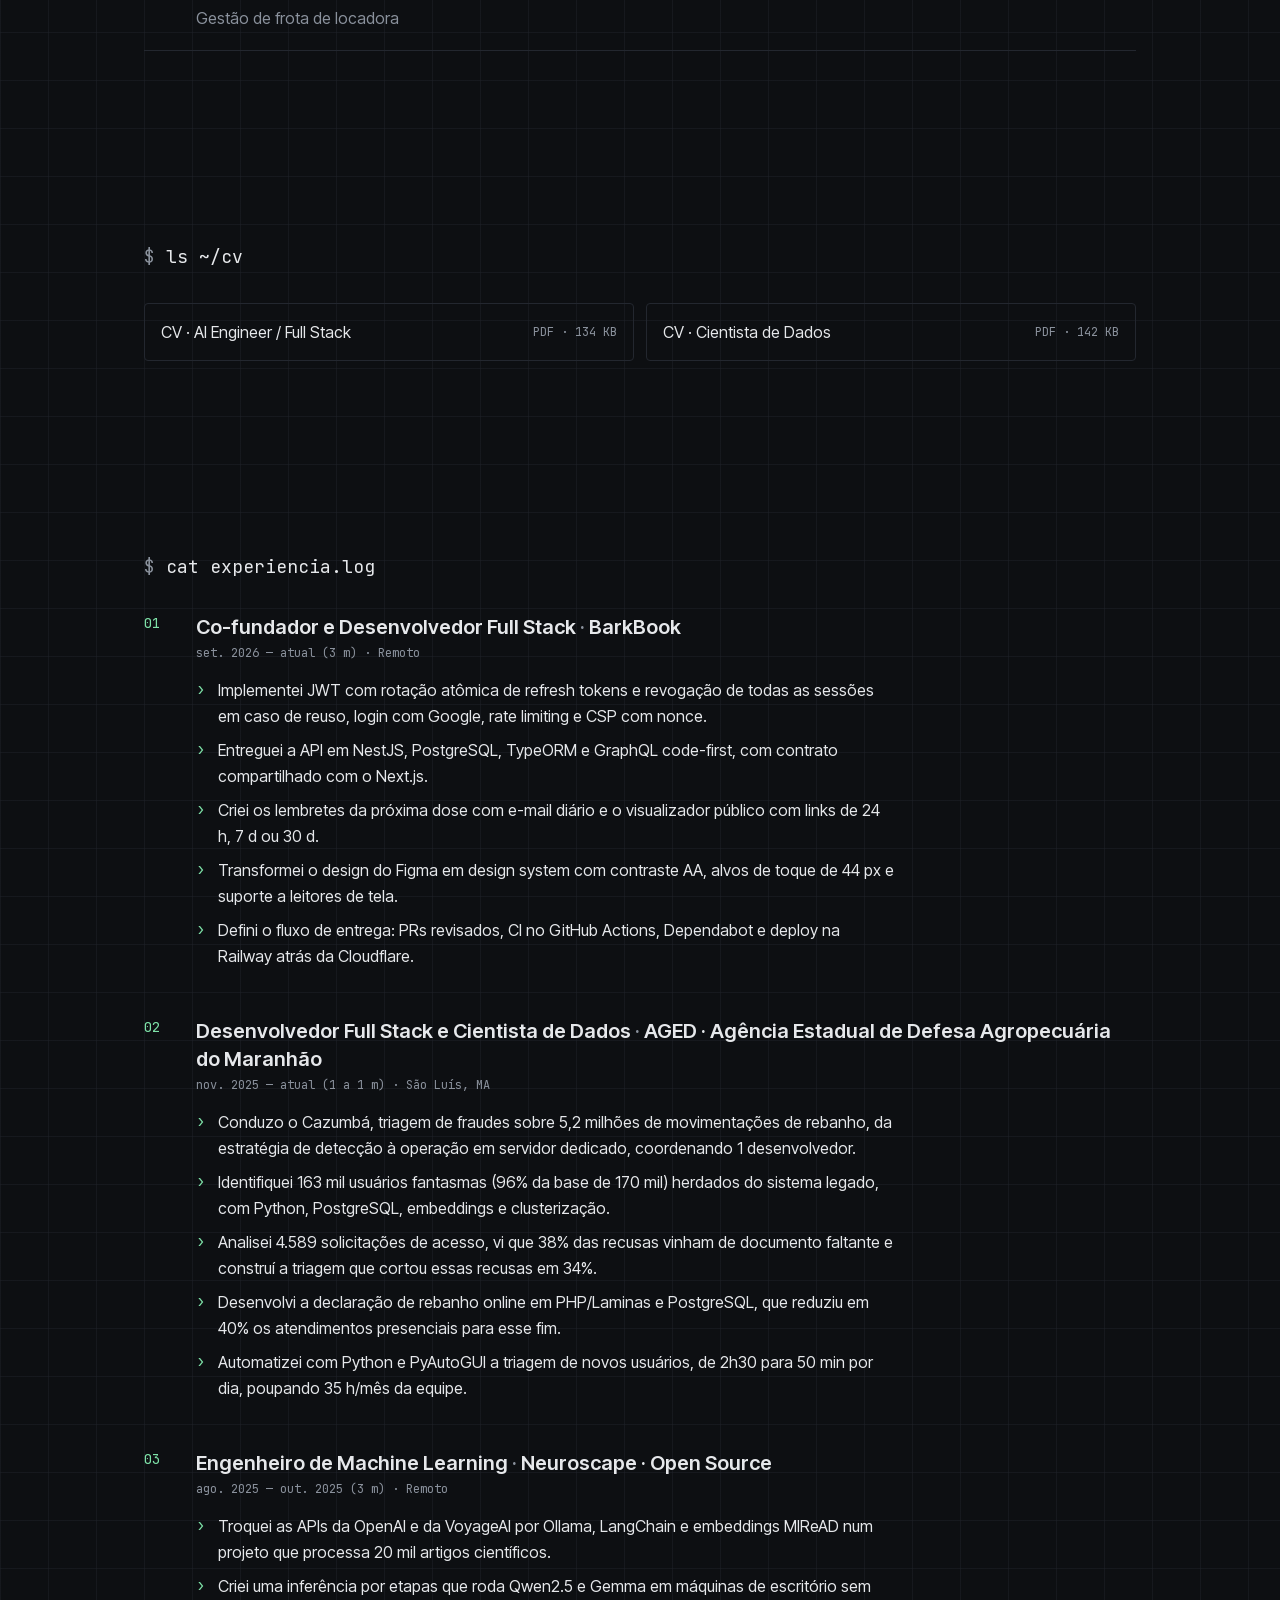
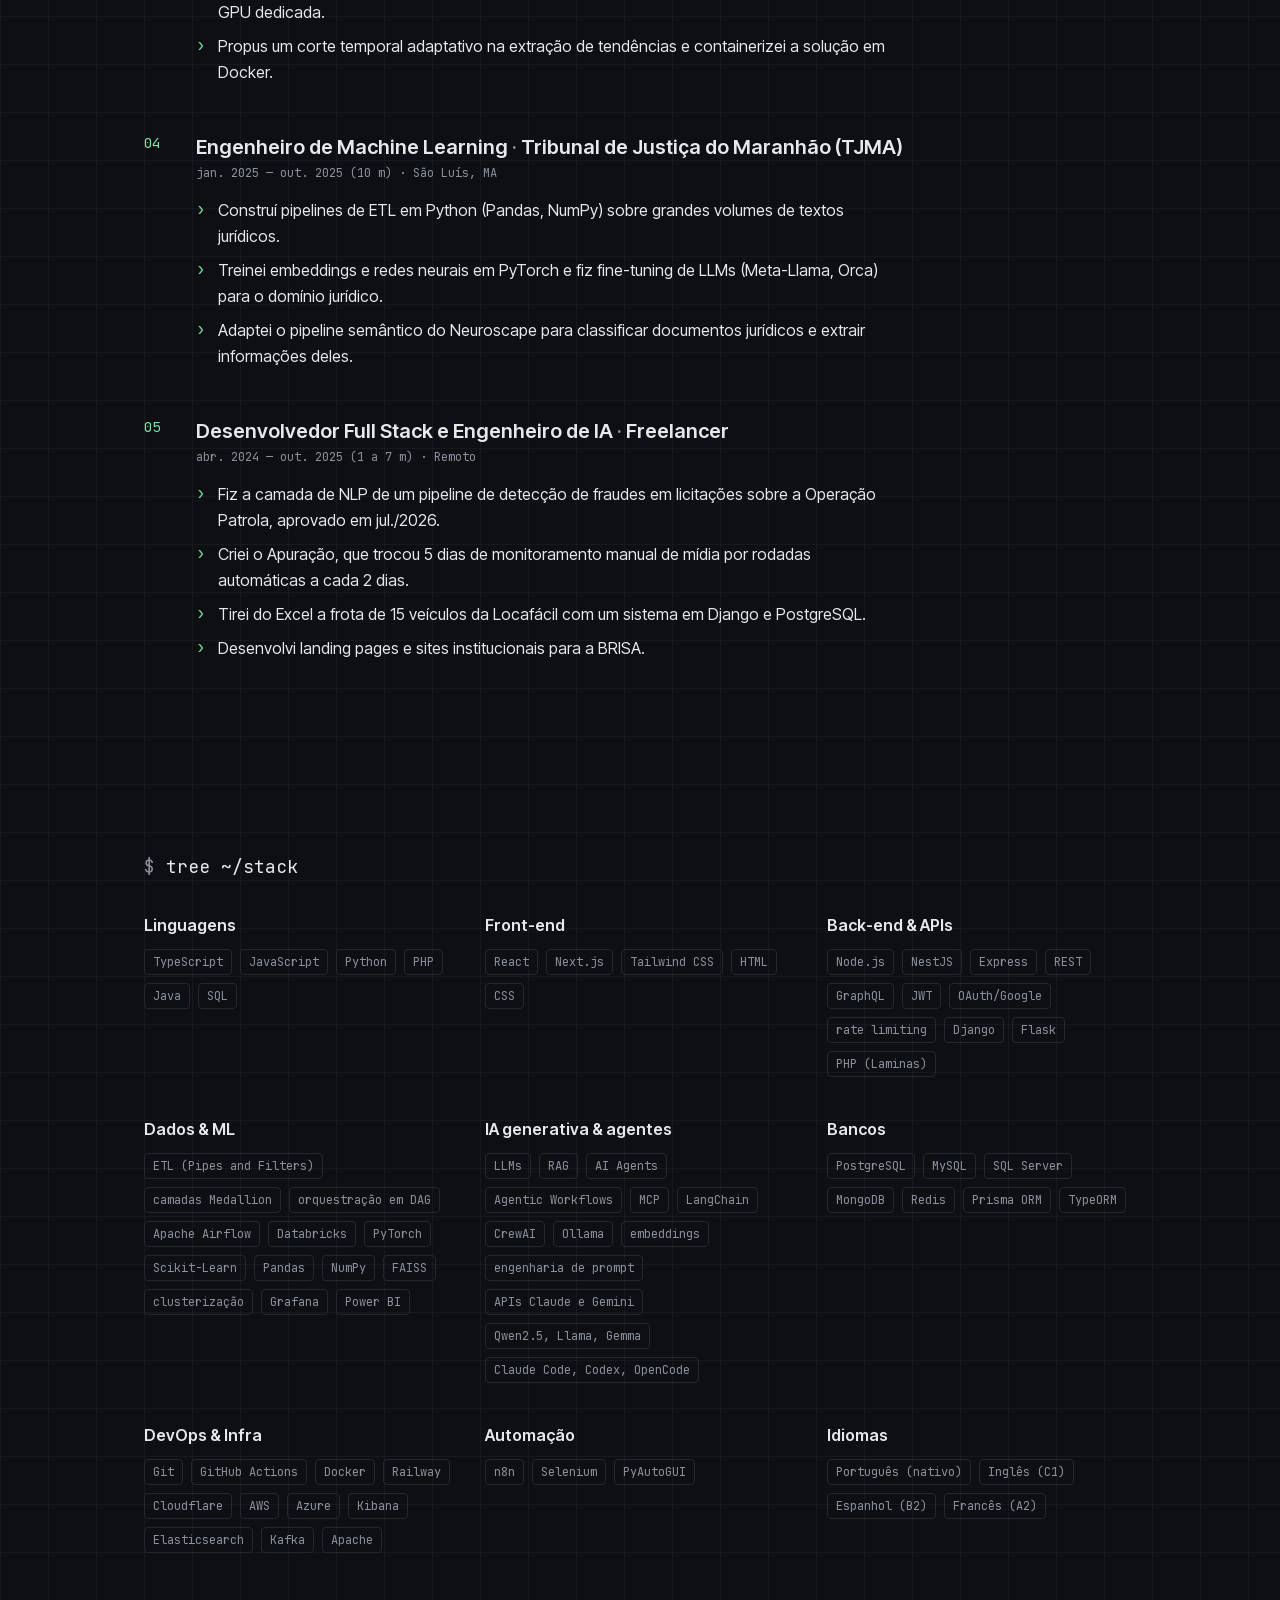
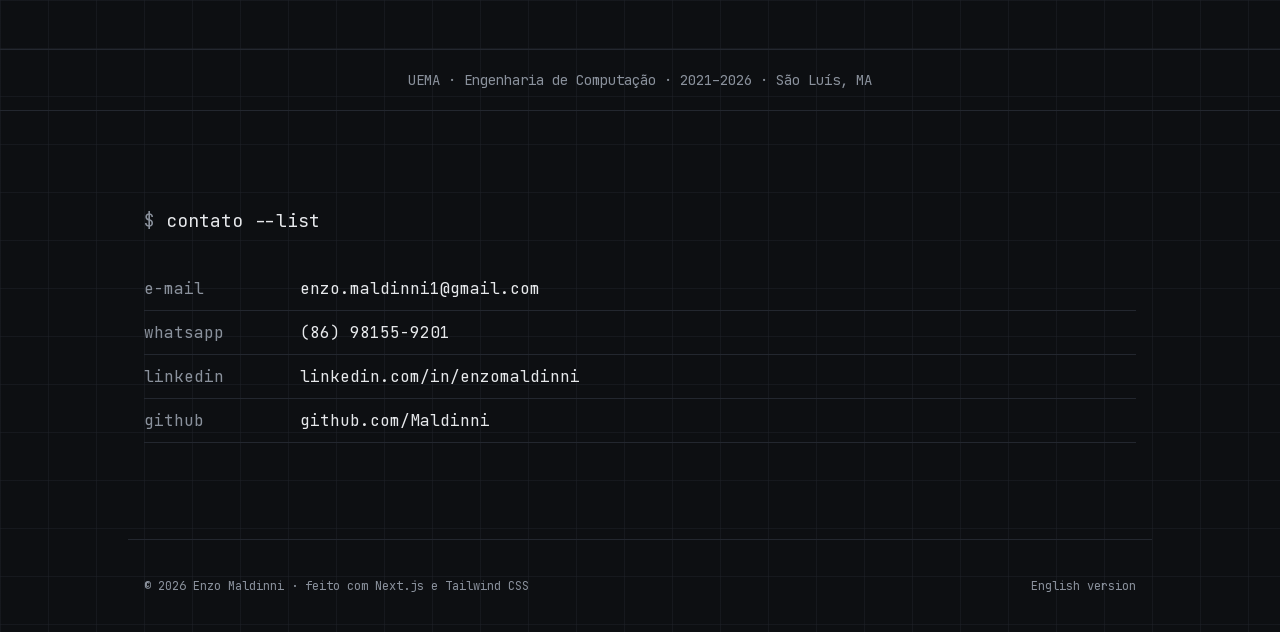
==== commit c85caa97: "feat: novo portfólio (Next.js estático, identidade terminal)" ====
--- a/index.html
+++ b/index.html
@@ -1,188 +1 @@
-<!DOCTYPE html>
-<html lang="pt-BR">
-<head>
-<meta charset="utf-8">
-<meta name="viewport" content="width=device-width, initial-scale=1">
-<title>Enzo Maldinni — AI Engineer × Data Scientist</title>
-<meta name="description" content="Portfólio de Enzo Maldinni — Engenheiro de IA e Cientista de Dados. Pipelines, LLMs, visão computacional e sistemas inteligentes do notebook à produção.">
-<meta name="author" content="Enzo Maldinni">
-<meta property="og:title" content="Enzo Maldinni — AI Engineer × Data Scientist">
-<meta property="og:description" content="Transformo dados brutos em sistemas que aprendem, decidem e escalam.">
-<meta property="og:type" content="website">
-<meta property="og:url" content="https://maldinni.github.io">
-<link rel="icon" href="assets/img/chrome-heart.png" type="image/png">
-<link rel="preconnect" href="https://fonts.googleapis.com">
-<link rel="preconnect" href="https://fonts.gstatic.com" crossorigin>
-<link href="https://fonts.googleapis.com/css2?family=Cinzel+Decorative:wght@700;900&family=Chakra+Petch:wght@400;500;600;700&family=Space+Mono:wght@400;700&display=swap" rel="stylesheet">
-<link rel="stylesheet" href="https://cdn.jsdelivr.net/gh/devicons/devicon@latest/devicon.min.css">
-<link rel="stylesheet" href="assets/css/styles.css">
-</head>
-<body>
-
-<!-- ===== BACKGROUND LAYERS ===== -->
-<div class="bg" aria-hidden="true">
-  <div class="bg-blob bg-blob-1"></div>
-  <div class="bg-blob bg-blob-2"></div>
-  <div class="bg-blob bg-blob-3"></div>
-  <div class="bg-dots"></div>
-  <div class="bg-stars" data-stars></div>
-  <div class="bg-vignette"></div>
-</div>
-
-<!-- ===== NAV ===== -->
-<nav class="nav">
-  <div class="nav-inner">
-    <a href="#top" class="nav-brand">
-      <img src="assets/img/chrome-heart.png" alt="" class="nav-heart">
-      <span class="nav-logo">E·M</span>
-    </a>
-    <div class="nav-links">
-      <a href="#about" class="nav-link" data-i18n="navAbout">Sobre</a>
-      <a href="#soft" class="nav-link" data-i18n="navSoft">Soft skills</a>
-      <a href="#skills" class="nav-link" data-i18n="navSkills">Stack</a>
-      <a href="#projects" class="nav-link" data-i18n="navProjects">Projetos</a>
-      <a href="#ia" class="nav-link" data-i18n="navIa">IA Autoral</a>
-      <a href="#contact" class="nav-link" data-i18n="navContact">Contato</a>
-      <div class="lang-toggle">
-        <button type="button" class="lang-btn" data-lang="pt">PT</button>
-        <button type="button" class="lang-btn" data-lang="en">EN</button>
-      </div>
-    </div>
-  </div>
-</nav>
-
-<main>
-  <!-- ===== HERO ===== -->
-  <section id="top" class="hero">
-    <img src="assets/img/chrome-heart.png" alt="" class="hero-deco" data-deco>
-    <span class="hero-corner hero-corner-tl">SYS://ONLINE</span>
-    <span class="hero-corner hero-corner-tr">v2026.06</span>
-    <span class="hero-corner hero-corner-bl">LAT —2.5°S</span>
-    <span class="hero-kicker">★ PORTFOLIO · 2026 ★</span>
-    <h1 class="hero-title">
-      <span class="hero-title-line">ENZO</span>
-      <span class="hero-title-line">MALDINNI</span>
-    </h1>
-    <p class="hero-role" data-i18n="heroRole">AI ENGINEER × CIENTISTA DE DADOS</p>
-    <p class="hero-tag" data-i18n="heroTag">Transformo dados brutos em sistemas que aprendem, decidem e escalam.</p>
-    <div class="hero-cta">
-      <a href="#projects" class="btn btn-primary"><span data-i18n="heroCta">VER PROJETOS</span> ★</a>
-      <a href="#contact" class="btn btn-ghost" data-i18n="heroCta2">CONTATO</a>
-    </div>
-    <div class="hero-scroll">
-      <span data-i18n="scroll">ROLE PARA EXPLORAR</span>
-      <span class="hero-scroll-arrow">▼</span>
-    </div>
-  </section>
-
-  <!-- ===== ABOUT ===== -->
-  <section id="about" class="section about">
-    <div class="about-grid">
-      <div class="reveal">
-        <p class="kicker" data-i18n="aboutKicker">// SOBRE</p>
-        <h2 class="section-title" data-i18n="aboutTitle">Quem está por trás do teclado</h2>
-        <p class="about-body" data-i18n="aboutBody1"></p>
-        <p class="about-body about-body-dim" data-i18n="aboutBody2"></p>
-        <p class="about-body about-punch" data-i18n="aboutBody3"></p>
-      </div>
-      <div class="reveal card status-card">
-        <div class="status-head">
-          <span class="status-dot"></span>
-          <span class="status-title" data-i18n="statusTitle">STATUS DO SISTEMA</span>
-        </div>
-        <div class="status-rows">
-          <div class="status-row"><span class="status-key">ROLE</span><span class="status-val" data-i18n="statusRole">AI Engineer / Data Scientist</span></div>
-          <div class="status-row"><span class="status-key">LOC</span><span class="status-val" data-i18n="statusLoc">São Luís, MA — Remoto</span></div>
-          <div class="status-row"><span class="status-key">STATUS</span><span class="status-val status-avail" data-i18n="statusAvail">Disponível</span></div>
-        </div>
-        <img src="assets/img/chrome-heart.png" alt="" class="status-heart">
-      </div>
-    </div>
-  </section>
-
-  <!-- ===== SOFT SKILLS ===== -->
-  <section id="soft" class="section soft">
-    <div class="section-head reveal">
-      <p class="kicker" data-i18n="softKicker">// SOFT SKILLS</p>
-      <h2 class="section-title" data-i18n="softTitle">Além do código</h2>
-      <p class="section-note" data-i18n="softNote">Como trabalho com pessoas, produto e problemas.</p>
-    </div>
-    <div class="soft-grid" data-soft-grid></div>
-  </section>
-
-  <!-- ===== SKILLS ===== -->
-  <section id="skills" class="section skills">
-    <div class="skills-glow" aria-hidden="true"></div>
-    <div class="section-head reveal">
-      <p class="kicker" data-i18n="skillsKicker">// STACK</p>
-      <h2 class="section-title" data-i18n="skillsTitle">Arsenal técnico</h2>
-      <p class="section-note" data-i18n="skillsNote">Ferramentas que uso para construir, treinar e operar.</p>
-    </div>
-    <div class="skills-grid" data-skills-grid></div>
-  </section>
-
-  <!-- ===== PROJECTS ===== -->
-  <section id="projects" class="section projects">
-    <div class="projects-head reveal">
-      <div>
-        <p class="kicker" data-i18n="projectsKicker">// PROJETOS</p>
-        <h2 class="section-title" data-i18n="projectsTitle">Trabalhos selecionados</h2>
-      </div>
-      <p class="projects-note" data-i18n="projectsNote">Projetos reais de IA, dados, automação e web.</p>
-    </div>
-    <div class="projects-grid" data-projects-grid></div>
-  </section>
-
-  <!-- ===== IA AUTORAL ===== -->
-  <section id="ia" class="section ia">
-    <div class="ia-card reveal">
-      <img src="assets/img/chrome-heart.png" alt="" class="ia-heart">
-      <p class="kicker" data-i18n="iaKicker">// IA AUTORAL</p>
-      <h2 class="section-title ia-title" data-i18n="iaTitle">IA de verdade. Sua, não alugada.</h2>
-      <div class="ia-grid">
-        <div class="ia-copy">
-          <p class="ia-body" data-i18n="iaBody1"></p>
-          <p class="ia-body" data-i18n="iaBody2"></p>
-          <p class="ia-body" data-i18n="iaBody3"></p>
-          <p class="ia-quote" data-i18n="iaQuote"></p>
-        </div>
-        <aside class="ia-practice card">
-          <p class="ia-practice-label" data-i18n="iaPracticeLabel">NA PRÁTICA</p>
-          <ul class="ia-points">
-            <li><span class="ia-spark">✦</span> <span data-i18n="iaPoint1"></span></li>
-            <li><span class="ia-spark">✦</span> <span data-i18n="iaPoint2"></span></li>
-            <li><span class="ia-spark">✦</span> <span data-i18n="iaPoint3"></span></li>
-            <li><span class="ia-spark">✦</span> <span data-i18n="iaPoint4"></span></li>
-          </ul>
-          <a href="#contact" class="btn btn-primary ia-cta" data-i18n="iaCta">QUERO UMA IA AUTORAL</a>
-        </aside>
-      </div>
-    </div>
-  </section>
-
-  <!-- ===== CONTACT ===== -->
-  <section id="contact" class="section contact">
-    <div class="reveal contact-card">
-      <img src="assets/img/chrome-heart.png" alt="" class="contact-heart">
-      <p class="kicker" data-i18n="contactKicker">// CONTATO</p>
-      <h2 class="section-title" data-i18n="contactTitle">Vamos construir algo</h2>
-      <p class="contact-body" data-i18n="contactBody">Aberto a oportunidades, colaborações e conversas sobre IA, dados e produto.</p>
-      <div class="contact-links">
-        <a href="mailto:enzo.maldinni1@gmail.com" class="btn btn-primary">✉ E-MAIL</a>
-        <a href="https://www.linkedin.com/in/enzo-maldinni-4a891a222/" target="_blank" rel="noopener" class="btn btn-ghost">in LINKEDIN</a>
-        <a href="https://github.com/Maldinni" target="_blank" rel="noopener" class="btn btn-ghost">⌥ GITHUB</a>
-        <a href="Curriculo-Enzo-Maldinni.pdf" target="_blank" rel="noopener" class="btn btn-ghost"><span data-i18n="downloadCv">BAIXAR CV</span> ↓</a>
-      </div>
-    </div>
-    <footer class="footer">
-      <span>© 2026 ENZO MALDINNI</span>
-      <span data-i18n="footerNote">FEITO NO ANO 2026 · Y2K</span>
-    </footer>
-  </section>
-</main>
-
-<div class="cursor-layer" data-cursor aria-hidden="true"></div>
-
-<script src="assets/js/main.js"></script>
-</body>
-</html>
+<!DOCTYPE html><html lang="pt-BR" class="_9zmxNa_variable zpwR8q_variable antialiased"><head><meta charSet="utf-8"/><meta name="viewport" content="width=device-width, initial-scale=1"/><link rel="preload" href="/_next/static/media/4a0b7dd978568ff2-s.p.3fofz6dws3mg0.woff2" as="font" crossorigin="" type="font/woff2"/><link rel="preload" href="/_next/static/media/53897e768d329f66-s.p.3t6q91iet4nsy.woff2" as="font" crossorigin="" type="font/woff2"/><link rel="stylesheet" href="/_next/static/chunks/1-alnplldar_0.css" data-precedence="next"/><link rel="preload" as="script" fetchPriority="low" href="/_next/static/chunks/0l7628x5hic9-.js"/><script src="/_next/static/chunks/3_kltbefwfs8q.js" async=""></script><script src="/_next/static/chunks/05gcpgxvxa4-k.js" async=""></script><script src="/_next/static/chunks/37lkgn0qpgryb.js" async=""></script><script src="/_next/static/chunks/turbopack-2u1d16houkiyo.js" async=""></script><script src="/_next/static/chunks/3f2lrh30woqog.js" async=""></script><script src="/_next/static/chunks/2g-u19-ia9__v.js" async=""></script><meta name="theme-color" content="black"/><meta name="color-scheme" content="dark"/><title>Enzo Maldinni — AI Engineer</title><link rel="icon" href="/favicon.ico?favicon.117ezoe8m31dk.ico" sizes="48x48" type="image/x-icon"/><link rel="icon" href="/icon.svg?icon.3rx_6zd_ey1ag.svg" sizes="any" type="image/svg+xml"/><meta name="next-size-adjust" content=""/><meta http-equiv="refresh" content="0; url=/pt/"/><script src="/_next/static/chunks/0cz1d0mv5g_q7.js" noModule=""></script></head><body class="min-h-screen"><div hidden=""><!--$--><!--/$--></div><main class="p-8 font-mono"><a class="text-accent underline" href="/pt/">enzo@slz:~$ cd /pt/</a></main><!--$--><!--/$--><script id="_R_">(globalThis["TURBOPACK"] || (globalThis["TURBOPACK"] = [])).push({"otherChunks":["static/chunks/0l7628x5hic9-.js","static/chunks/3_kltbefwfs8q.js","static/chunks/05gcpgxvxa4-k.js","static/chunks/37lkgn0qpgryb.js"],"runtimeModuleIds":[41183]});</script><script src="/_next/static/chunks/0l7628x5hic9-.js" async=""></script><script>(self.__next_f=self.__next_f||[]).push([0])</script><script>self.__next_f.push([1,"1:\"$Sreact.fragment\"\n2:\"/_next/static/chunks/3f2lrh30woqog.js\"\n3:I[90960,[\"$2\"],\"default\"]\n4:I[65360,[\"$2\"],\"default\"]\n8:\"/_next/static/chunks/2g-u19-ia9__v.js\"\n9:I[33974,[\"$8\"],\"\"]\na:I[23557,[\"$2\"],\"OutletBoundary\"]\nb:\"$Sreact.suspense\"\nd:\"ViewportBoundary\"\ne:I[23557,[\"$2\"],\"$d\"]\n10:\"MetadataBoundary\"\n11:I[23557,[\"$2\"],\"$10\"]\n13:I[51213,[],\"default\",1]\n:HL[\"/_next/static/chunks/1-alnplldar_0.css\",\"style\"]\n:HL[\"/_next/static/media/4a0b7dd978568ff2-s.p.3fofz6dws3mg0.woff2\",\"font\",{\"crossOrigin\":\"\",\"type\":\"font/woff2\"}]\n:HL[\"/_next/static/media/53897e768d329f66-s.p.3t6q91iet4nsy.woff2\",\"font\",{\"crossOrigin\":\"\",\"type\":\"font/woff2\"}]\n5:X\n7:[[\"children\",{\"s\":\"__PAGE__\",\"h\":512,\"d\":{\"r\":[\"$\",\"$1\",\"c\",{\"children\":[[\"$\",\"main\",null,{\"className\":\"p-8 font-mono\",\"children\":[[\"$\",\"meta\",null,{\"httpEquiv\":\"refresh\",\"content\":\"0; url=/pt/\"}],[\"$\",\"$L9\",null,{\"href\":\"/pt/\",\"className\":\"text-accent underline\",\"children\":\"enzo@slz:~$ cd /pt/\"}]]}],[[\"$\",\"script\",\"script-0\",{\"src\":\"/_next/static/chunks/2g-u19-ia9__v.js\",\"async\":true,\"nonce\":\"$undefined\"}]],[\"$\",\"$La\",null,{\"children\":[\"$\",\"$b\",null,{\"name\":\"Next.MetadataOutlet\",\"children\":\"$@c\"}]}]]}],\"p\":false,\"v\":null}}]]\n6:[[\"children\",{\"s\":\"(redirect)\",\"h\":528,\"d\":{\"r\":[\"$\",\"$1\",\"c\",{\"children\":[[[\"$\",\"link\",\"0\",{\"rel\":\"stylesheet\",\"href\":\"/_next/static/chunks/1-alnplldar_0.css\",\"precedence\":\"next\",\"crossOrigin\":\"$undefined\",\"nonce\":\"$undefined\"}]],[\"$\",\"html\",null,{\"lang\":\"pt-BR\",\"className\":\"_9zmxNa_variable zpwR8q_variable antialiased\",\"children\":[\"$\",\"body\",null,{\"className\":\"min-h-screen\",\"children\":[\"$\",\"$L3\",null,{\"parallelRouterKey\":\"children\",\"error\":\"$undefined\",\"errorStyles\":\"$undefined\",\"errorScripts\":\"$undefined\",\"template\":[\"$\",\"$L4\",null,{}],\"templateStyles\":\"$undefined\",\"templateScripts\":\"$undefined\",\"notFound\":[[[\"$\",\"title\",null,{\"children\":\"404: This page could not be found.\"}],[\"$\",\"div\",null,{\"style\":\"$0:t:t:d:r:props:children:1:props:notFound:0:1:props:style\",\"children\":[\"$\",\"div\",null,{\"children\":[[\"$\",\"style\",null,{\"dangerouslySetInnerHTML\":{\"__html\":\"body{color:#000;background:#fff;margin:0}.next-error-h1{border-right:1px solid rgba(0,0,0,.3)}@media (prefers-color-scheme:dark){body{color:#fff;background:#000}.next-error-h1{border-right:1px solid rgba(255,255,255,.3)}}\"}}],[\"$\",\"h1\",null,{\"className\":\"next-error-h1\",\"style\":\"$0:t:t:d:r:props:children:1:props:notFound:0:1:props:children:props:children:1:props:style\",\"children\":404}],[\"$\",\"div\",null,{\"style\":\"$0:t:t:d:r:props:children:1:props:notFound:0:1:props:children:props:children:2:props:style\",\"children\":[\"$\",\"h2\",null,{\"style\":\"$0:t:t:d:r:props:children:1:props:notFound:0:1:props:children:props:children:2:props:children:props:style\",\"children\":\"This page could not be found.\"}]}]]}]}]],[]],\"forbidden\":\"$undefined\",\"unauthorized\":\"$undefined\"}]}]}]]}],\"p\":false,\"v\":null},\"c\":\"$Q7\"}]]\n0:{\"P\":null,\"c\":[\"\",\"\"],\"q\":\"\",\"i\":false,\"t\":{\"t\":{\"s\":\"\",\"h\":528,\"d\":{\"r\":[\"$\",\"$1\",\"c\",{\"children\":[null,[\"$\",\"$L3\",null,{\"parallelRouterKey\":\"children\",\"error\":\"$undefined\",\"errorStyles\":\"$undefined\",\"errorScripts\":\"$undefined\",\"template\":[\"$\",\"$L4\",null,{}],\"templateStyles\":\"$undefined\",\"templateScripts\":\"$undefined\",\"notFound\":[[[\"$\",\"title\",null,{\"children\":\"404: This page could not be found.\"}],[\"$\",\"div\",null,{\"style\":{\"fontFamily\":\"system-ui,\\\"Segoe UI\\\",Roboto,Helvetica,Arial,sans-serif,\\\"Apple Color Emoji\\\",\\\"Segoe UI Emoji\\\"\",\"height\":\"100vh\",\"textAlign\":\"center\",\"display\":\"flex\",\"flexDirection\":\"column\",\"alignItems\":\"center\",\"justifyContent\":\"center\"},\"children\":[\"$\",\"div\",null,{\"children\":[[\"$\",\"style\",null,{\"dangerouslySetInnerHTML\":{\"__html\":\"body{color:#000;background:#fff;margin:0}.next-error-h1{border-right:1px solid rgba(0,0,0,.3)}@media (prefers-color-scheme:dark){body{color:#fff;background:#000}.next-error-h1{border-right:1px solid rgba(255,255,255,.3)}}\"}}],[\"$\",\"h1\",null,{\"className\":\"next-error-h1\",\"style\":{\"display\":\"inline-block\",\"margin\":\"0 20px 0 0\",\"padding\":\"0 23px 0 0\",\"fontSize\":24,\"fontWeight\":500,\"verticalAlign\":\"top\",\"lineHeight\":\"49px\"},\"children\":404}],[\"$\",\"div\",null,{\"style\":{\"display\":\"inline-block\"},\"children\":[\"$\",\"h2\",null,{\"style\":{\"fontSize\":14,\"fontWeight\":400,\"lineHeight\":\"49px\",\"margin\":0},\"children\":\"This page could not be found.\"}]}]]}]}]],[]],\"forbidden\":\"$undefined\",\"unauthorized\":\"$undefined\"}]]}],\"p\":false,\"v\":\"$5\"},\"c\":\"$Q6\"},\"h\":{\"r\":[\"$\",\"$1\",\"h\",{\"children\":[null,[\"$\",\"$Le\",null,{\"children\":\"$Lf\"}],[\"$\",\"$L11\",null,{\"children\":[[\"$\",\"div\",null,{\"hidden\":true,\"children\":[\"$\",\"$b\",null,{\"name\":\"Next.Metadata\",\"children\":\"$L12\"}]}],null]}],[\"$\",\"meta\",null,{\"name\":\"next-size-adjust\",\"content\":\"\"}]]}],\"p\":false,\"v\":null}},\"m\":\"$undefined\",\"G\":[\"$13\",[]],\"S\":true,\"r\":\"$undefined\",\"s\":\"$undefined\",\"a\":\"$undefined\",\"l\":\"$undefined\",\"p\":\"$undefined\",\"d\":\"$undefined\",\"b\":\"dOwJy1YJbSLZ1sGhaHH3x\"}\n5:C\nf:[[\"$\",\"meta\",\"0\",{\"charSet\":\"utf-8\"}],[\"$\",\"meta\",\"1\",{\"name\":\"viewport\",\"content\":\"width=device-width, initial-scale=1\"}],[\"$\",\"meta\",\"2\",{\"name\":\"theme-color\",\"content\":\"black\"}],[\"$\",\"meta\",\"3\",{\"name\":\"color-scheme\",\"content\":\"dark\"}]]\n14:I[47809,[\"$2\"],\"IconMark\"]\nc:null\n12:[[\"$\",\"title\",\"0\",{\"children\":\"Enzo Maldinni — AI Engineer\"}],[\"$\",\"link\",\"1\",{\"rel\":\"icon\",\"href\":\"/favicon.ico?favicon.117ezoe8m31dk.ico\",\"sizes\":\"48x48\",\"type\":\"image/x-icon\"}],[\"$\",\"link\",\"2\",{\"rel\":\"icon\",\"href\":\"/icon.svg?icon.3rx_6zd_ey1ag.svg\",\"sizes\":\"any\",\"type\":\"image/svg+xml\"}],[\"$\",\"$L14\",\"3\",{}]]\n"])</script></body></html>
--- a/_next/static/chunks/1-alnplldar_0.css
+++ b/_next/static/chunks/1-alnplldar_0.css
@@ -0,0 +1,3 @@
+@layer properties{@supports (((-webkit-hyphens:none)) and (not (margin-trim:inline))) or ((-moz-orient:inline) and (not (color:rgb(from red r g b)))){*,:before,:after,::backdrop{--tw-translate-x:0;--tw-translate-y:0;--tw-translate-z:0;--tw-border-style:solid;--tw-leading:initial;--tw-font-weight:initial;--tw-tracking:initial;--tw-blur:initial;--tw-brightness:initial;--tw-contrast:initial;--tw-grayscale:initial;--tw-hue-rotate:initial;--tw-invert:initial;--tw-opacity:initial;--tw-saturate:initial;--tw-sepia:initial;--tw-drop-shadow:initial;--tw-drop-shadow-color:initial;--tw-drop-shadow-alpha:100%;--tw-drop-shadow-size:initial;--tw-backdrop-blur:initial;--tw-backdrop-brightness:initial;--tw-backdrop-contrast:initial;--tw-backdrop-grayscale:initial;--tw-backdrop-hue-rotate:initial;--tw-backdrop-invert:initial;--tw-backdrop-opacity:initial;--tw-backdrop-saturate:initial;--tw-backdrop-sepia:initial;--tw-duration:initial;--tw-ease:initial}}}@layer theme{:root,:host{--font-sans:-apple-system, BlinkMacSystemFont, "Segoe UI", Roboto, "Helvetica Neue", "Noto Sans", Arial, sans-serif, "Apple Color Emoji", "Segoe UI Emoji", "Segoe UI Symbol", "Noto Color Emoji";--font-mono:ui-monospace, SFMono-Regular, Menlo, Monaco, Consolas, "Liberation Mono", "Courier New", monospace;--spacing:.25rem;--container-5xl:64rem;--text-xs:.75rem;--text-xs--line-height:calc(1 / .75);--text-sm:.875rem;--text-sm--line-height:calc(1.25 / .875);--text-base:1rem;--text-base--line-height:calc(1.5 / 1);--text-lg:1.125rem;--text-lg--line-height:calc(1.75 / 1.125);--text-xl:1.25rem;--text-xl--line-height:calc(1.75 / 1.25);--text-2xl:1.5rem;--text-2xl--line-height:calc(2 / 1.5);--text-3xl:1.875rem;--text-3xl--line-height:calc(2.25 / 1.875);--text-7xl:4.5rem;--text-7xl--line-height:1;--font-weight-medium:500;--font-weight-semibold:600;--tracking-tight:-.025em;--leading-snug:1.375;--leading-relaxed:1.625;--radius-sm:.25rem;--radius-md:.375rem;--ease-out:cubic-bezier(0, 0, .2, 1);--default-transition-duration:.15s;--default-transition-timing-function:cubic-bezier(.4, 0, .2, 1);--default-font-family:var(--font-sans);--default-mono-font-family:var(--font-mono);--color-bg:#0d0f12;--color-surface:#14171c;--color-line:#23272f;--color-fg:#e6e8eb;--color-muted:#8a919c;--color-accent:#7ee2a8;--color-data:#e8b04a;--animate-blink:blink 1s step-end infinite;--animate-type:type .6s .3s both}}@layer base{*,:after,:before,::backdrop{box-sizing:border-box;border:0 solid;margin:0;padding:0}::file-selector-button{box-sizing:border-box;border:0 solid;margin:0;padding:0}html,:host{-webkit-text-size-adjust:100%;tab-size:4;line-height:1.5;font-family:var(--default-font-family,-apple-system, BlinkMacSystemFont, "Segoe UI", Roboto, "Helvetica Neue", "Noto Sans", Arial, sans-serif, "Apple Color Emoji", "Segoe UI Emoji", "Segoe UI Symbol", "Noto Color Emoji");font-feature-settings:var(--default-font-feature-settings,normal);font-variation-settings:var(--default-font-variation-settings,normal);-webkit-tap-highlight-color:transparent}hr{height:0;color:inherit;border-top-width:1px}abbr:where([title]){-webkit-text-decoration:underline dotted;text-decoration:underline dotted}h1,h2,h3,h4,h5,h6{font-size:inherit;font-weight:inherit}a{color:inherit;-webkit-text-decoration:inherit;-webkit-text-decoration:inherit;-webkit-text-decoration:inherit;-webkit-text-decoration:inherit;text-decoration:inherit}b,strong{font-weight:bolder}code,kbd,samp,pre{font-family:var(--default-mono-font-family,ui-monospace, SFMono-Regular, Menlo, Monaco, Consolas, "Liberation Mono", "Courier New", monospace);font-feature-settings:var(--default-mono-font-feature-settings,normal);font-variation-settings:var(--default-mono-font-variation-settings,normal);font-size:1em}small{font-size:80%}sub,sup{vertical-align:baseline;font-size:75%;line-height:0;position:relative}sub{bottom:-.25em}sup{top:-.5em}table{text-indent:0;border-color:inherit;border-collapse:collapse}:-moz-focusring:where(:not(iframe)){outline:auto}progress{vertical-align:baseline}summary{display:list-item}ol,ul,menu{list-style:none}img,svg,video,canvas,audio,iframe,embed,object{vertical-align:middle;display:block}img,video{max-width:100%;height:auto}button,input,select,optgroup,textarea{font:inherit;font-feature-settings:inherit;font-variation-settings:inherit;letter-spacing:inherit;color:inherit;opacity:1;background-color:#0000;border-radius:0}::file-selector-button{font:inherit;font-feature-settings:inherit;font-variation-settings:inherit;letter-spacing:inherit;color:inherit;opacity:1;background-color:#0000;border-radius:0}:where(select:is([multiple],[size])) optgroup{font-weight:bolder}:where(select:is([multiple],[size])) optgroup option{padding-inline-start:20px}::file-selector-button{margin-inline-end:4px}::placeholder{opacity:1}@supports (not ((-webkit-appearance:-apple-pay-button))) or (contain-intrinsic-size:1px){::placeholder{color:currentColor}@supports (color:color-mix(in lab, red, red)){::placeholder{color:color-mix(in oklab, currentcolor 50%, transparent)}}}textarea{resize:vertical}::-webkit-search-decoration{-webkit-appearance:none}::-webkit-date-and-time-value{min-height:1lh;text-align:inherit}::-webkit-datetime-edit{display:inline-flex}::-webkit-datetime-edit-fields-wrapper{padding:0}::-webkit-datetime-edit{padding-block:0}::-webkit-datetime-edit-year-field{padding-block:0}::-webkit-datetime-edit-month-field{padding-block:0}::-webkit-datetime-edit-day-field{padding-block:0}::-webkit-datetime-edit-hour-field{padding-block:0}::-webkit-datetime-edit-minute-field{padding-block:0}::-webkit-datetime-edit-second-field{padding-block:0}::-webkit-datetime-edit-millisecond-field{padding-block:0}::-webkit-datetime-edit-meridiem-field{padding-block:0}::-webkit-calendar-picker-indicator{line-height:1}:-moz-ui-invalid{box-shadow:none}button,input:where([type=button],[type=reset],[type=submit]){appearance:button}::file-selector-button{appearance:button}::-webkit-inner-spin-button{height:auto}::-webkit-outer-spin-button{height:auto}[hidden]:where(:not([hidden=until-found])){display:none!important}html{--lightningcss-light: ;--lightningcss-dark:initial;color-scheme:dark;scroll-padding-top:6rem}body{background-color:var(--color-bg);background-image:linear-gradient(#23272f66 1px,#0000 1px),linear-gradient(90deg,#23272f66 1px,#0000 1px)}@supports (color:color-mix(in lab, red, red)){body{background-image:linear-gradient(color-mix(in srgb, var(--color-line) 40%, transparent) 1px, transparent 1px), linear-gradient(90deg, color-mix(in srgb, var(--color-line) 40%, transparent) 1px, transparent 1px)}}body{color:var(--color-fg);font-family:var(--font-sans);background-size:48px 48px}:focus-visible{outline:2px solid var(--color-accent);outline-offset:2px}}@layer components;@layer utilities{.visible{visibility:visible}.absolute{position:absolute}.fixed{position:fixed}.relative{position:relative}.static{position:static}.inset-0{inset:0}.inset-x-0{inset-inline:0}.top-0{top:0}.top-2{top:calc(var(--spacing) * 2)}.left-2{left:calc(var(--spacing) * 2)}.z-10{z-index:10}.z-20{z-index:20}.order-1{order:1}.order-2{order:2}.order-3{order:3}.order-4{order:4}.order-last{order:9999}.-mx-4{margin-inline:calc(var(--spacing) * -4)}.mx-auto{margin-inline:auto}.mt-1{margin-top:var(--spacing)}.mt-3{margin-top:calc(var(--spacing) * 3)}.mt-4{margin-top:calc(var(--spacing) * 4)}.mt-6{margin-top:calc(var(--spacing) * 6)}.mt-8{margin-top:calc(var(--spacing) * 8)}.mt-auto{margin-top:auto}.mb-8{margin-bottom:calc(var(--spacing) * 8)}.-ml-3{margin-left:calc(var(--spacing) * -3)}.block{display:block}.flex{display:flex}.grid{display:grid}.hidden{display:none}.inline-block{display:inline-block}.inline-flex{display:inline-flex}.aspect-square{aspect-ratio:1}.size-3{width:calc(var(--spacing) * 3);height:calc(var(--spacing) * 3)}.h-5{height:calc(var(--spacing) * 5)}.h-9{height:calc(var(--spacing) * 9)}.min-h-11{min-height:calc(var(--spacing) * 11)}.min-h-screen{min-height:100vh}.w-22{width:calc(var(--spacing) * 22)}.w-\[calc\(100\%\+2rem\)\]{width:calc(100% + 2rem)}.w-fit{width:fit-content}.w-full{width:100%}.max-w-5xl{max-width:var(--container-5xl)}.max-w-72{max-width:calc(var(--spacing) * 72)}.max-w-\[34ch\]{max-width:34ch}.max-w-\[70ch\]{max-width:70ch}.min-w-11{min-width:calc(var(--spacing) * 11)}.shrink-0{flex-shrink:0}.-translate-y-16{--tw-translate-y:calc(var(--spacing) * -16);translate:var(--tw-translate-x) var(--tw-translate-y)}.animate-blink{animation:var(--animate-blink)}.animate-type{animation:var(--animate-type)}.cursor-pointer{cursor:pointer}.scroll-mt-28{scroll-margin-top:calc(var(--spacing) * 28)}.\[scrollbar-width\:none\]{scrollbar-width:none}.list-none{list-style-type:none}.grid-cols-2{grid-template-columns:repeat(2,minmax(0,1fr))}.grid-cols-\[2\.5rem_1fr_auto\]{grid-template-columns:2.5rem 1fr auto}.grid-cols-\[6\.5rem_1fr\]{grid-template-columns:6.5rem 1fr}.flex-col{flex-direction:column}.flex-wrap{flex-wrap:wrap}.place-items-center{place-items:center}.items-baseline{align-items:baseline}.items-center{align-items:center}.justify-between{justify-content:space-between}.justify-center{justify-content:center}.gap-2{gap:calc(var(--spacing) * 2)}.gap-3{gap:calc(var(--spacing) * 3)}.gap-4{gap:calc(var(--spacing) * 4)}.gap-6{gap:calc(var(--spacing) * 6)}.gap-12{gap:calc(var(--spacing) * 12)}.gap-px{gap:1px}.gap-x-3{column-gap:calc(var(--spacing) * 3)}.gap-x-6{column-gap:calc(var(--spacing) * 6)}.gap-x-8{column-gap:calc(var(--spacing) * 8)}.gap-y-10{row-gap:calc(var(--spacing) * 10)}.overflow-hidden{overflow:hidden}.overflow-x-auto{overflow-x:auto}.rounded-full{border-radius:2147483647px}.rounded-md{border-radius:var(--radius-md)}.rounded-sm{border-radius:var(--radius-sm)}.border{border-style:var(--tw-border-style);border-width:1px}.border-y{border-block-style:var(--tw-border-style);border-block-width:1px}.border-t{border-top-style:var(--tw-border-style);border-top-width:1px}.border-b{border-bottom-style:var(--tw-border-style);border-bottom-width:1px}.border-line{border-color:var(--color-line)}.bg-accent{background-color:var(--color-accent)}.bg-bg{background-color:var(--color-bg)}.bg-bg\/80{background-color:#0d0f12cc}@supports (color:color-mix(in lab, red, red)){.bg-bg\/80{background-color:color-mix(in oklab, var(--color-bg) 80%, transparent)}}.bg-line{background-color:var(--color-line)}.bg-surface{background-color:var(--color-surface)}.p-4{padding:calc(var(--spacing) * 4)}.p-8{padding:calc(var(--spacing) * 8)}.px-1{padding-inline:var(--spacing)}.px-2{padding-inline:calc(var(--spacing) * 2)}.px-3{padding-inline:calc(var(--spacing) * 3)}.px-4{padding-inline:calc(var(--spacing) * 4)}.px-5{padding-inline:calc(var(--spacing) * 5)}.py-1{padding-block:var(--spacing)}.py-2{padding-block:calc(var(--spacing) * 2)}.py-3{padding-block:calc(var(--spacing) * 3)}.py-4{padding-block:calc(var(--spacing) * 4)}.py-5{padding-block:calc(var(--spacing) * 5)}.py-6{padding-block:calc(var(--spacing) * 6)}.py-16{padding-block:calc(var(--spacing) * 16)}.pt-32{padding-top:calc(var(--spacing) * 32)}.pr-2{padding-right:calc(var(--spacing) * 2)}.pb-6{padding-bottom:calc(var(--spacing) * 6)}.pb-16{padding-bottom:calc(var(--spacing) * 16)}.pl-\[3\.25rem\]{padding-left:3.25rem}.text-center{text-align:center}.align-bottom{vertical-align:bottom}.font-mono{font-family:var(--font-mono)}.text-2xl{font-size:var(--text-2xl);line-height:var(--tw-leading,var(--text-2xl--line-height))}.text-7xl{font-size:var(--text-7xl);line-height:var(--tw-leading,var(--text-7xl--line-height))}.text-base{font-size:var(--text-base);line-height:var(--tw-leading,var(--text-base--line-height))}.text-lg{font-size:var(--text-lg);line-height:var(--tw-leading,var(--text-lg--line-height))}.text-sm{font-size:var(--text-sm);line-height:var(--tw-leading,var(--text-sm--line-height))}.text-xl{font-size:var(--text-xl);line-height:var(--tw-leading,var(--text-xl--line-height))}.text-xs{font-size:var(--text-xs);line-height:var(--tw-leading,var(--text-xs--line-height))}.text-\[11px\]{font-size:11px}.text-\[clamp\(2\.75rem\,6\.5vw\,6rem\)\]{font-size:clamp(2.75rem,6.5vw,6rem)}.leading-\[0\.95\]{--tw-leading:.95;line-height:.95}.leading-relaxed{--tw-leading:var(--leading-relaxed);line-height:var(--leading-relaxed)}.leading-snug{--tw-leading:var(--leading-snug);line-height:var(--leading-snug)}.font-medium{--tw-font-weight:var(--font-weight-medium);font-weight:var(--font-weight-medium)}.font-semibold{--tw-font-weight:var(--font-weight-semibold);font-weight:var(--font-weight-semibold)}.tracking-tight{--tw-tracking:var(--tracking-tight);letter-spacing:var(--tracking-tight)}.text-balance{text-wrap:balance}.text-pretty{text-wrap:pretty}.break-all{word-break:break-all}.whitespace-nowrap{white-space:nowrap}.text-accent{color:var(--color-accent)}.text-bg{color:var(--color-bg)}.text-data{color:var(--color-data)}.text-fg{color:var(--color-fg)}.text-muted{color:var(--color-muted)}.lowercase{text-transform:lowercase}.underline{text-decoration-line:underline}.antialiased{-webkit-font-smoothing:antialiased;-moz-osx-font-smoothing:grayscale}.opacity-15{opacity:.15}.mix-blend-color{mix-blend-mode:color}.grayscale{--tw-grayscale:grayscale(100%);filter:var(--tw-blur,) var(--tw-brightness,) var(--tw-contrast,) var(--tw-grayscale,) var(--tw-hue-rotate,) var(--tw-invert,) var(--tw-saturate,) var(--tw-sepia,) var(--tw-drop-shadow,)}.backdrop-blur{--tw-backdrop-blur:blur(8px);-webkit-backdrop-filter:var(--tw-backdrop-blur,) var(--tw-backdrop-brightness,) var(--tw-backdrop-contrast,) var(--tw-backdrop-grayscale,) var(--tw-backdrop-hue-rotate,) var(--tw-backdrop-invert,) var(--tw-backdrop-opacity,) var(--tw-backdrop-saturate,) var(--tw-backdrop-sepia,);backdrop-filter:var(--tw-backdrop-blur,) var(--tw-backdrop-brightness,) var(--tw-backdrop-contrast,) var(--tw-backdrop-grayscale,) var(--tw-backdrop-hue-rotate,) var(--tw-backdrop-invert,) var(--tw-backdrop-opacity,) var(--tw-backdrop-saturate,) var(--tw-backdrop-sepia,)}.transition{transition-property:color,background-color,border-color,outline-color,text-decoration-color,fill,stroke,--tw-gradient-from,--tw-gradient-via,--tw-gradient-to,opacity,box-shadow,transform,translate,scale,rotate,filter,-webkit-backdrop-filter,backdrop-filter,display,content-visibility,overlay,pointer-events;transition-timing-function:var(--tw-ease,var(--default-transition-timing-function));transition-duration:var(--tw-duration,var(--default-transition-duration))}.duration-400{--tw-duration:.4s;transition-duration:.4s}.ease-out{--tw-ease:var(--ease-out);transition-timing-function:var(--ease-out)}.group-open\:hidden:is(:where(.group):is([open],:popover-open,:open) *){display:none}.group-open\:inline:is(:where(.group):is([open],:popover-open,:open) *){display:inline}@media (hover:hover){.group-hover\:text-accent:is(:where(.group):hover *){color:var(--color-accent)}.hover\:border-accent:hover{border-color:var(--color-accent)}.hover\:bg-fg:hover{background-color:var(--color-fg)}.hover\:bg-surface:hover{background-color:var(--color-surface)}.hover\:text-accent:hover{color:var(--color-accent)}.hover\:text-fg:hover{color:var(--color-fg)}.hover\:underline:hover{text-decoration-line:underline}}.focus\:translate-y-0:focus{--tw-translate-y:0px;translate:var(--tw-translate-x) var(--tw-translate-y)}.data-\[reveal\=hidden\]\:translate-y-3[data-reveal=hidden]{--tw-translate-y:calc(var(--spacing) * 3);translate:var(--tw-translate-x) var(--tw-translate-y)}.data-\[reveal\=hidden\]\:opacity-0[data-reveal=hidden]{opacity:0}@media not all and (min-width:40rem){.max-sm\:hidden{display:none}}@media (min-width:40rem){.sm\:order-none{order:0}.sm\:mx-0{margin-inline:0}.sm\:ml-auto{margin-left:auto}.sm\:w-auto{width:auto}.sm\:max-w-\[70ch\]{max-width:70ch}.sm\:grid-cols-2{grid-template-columns:repeat(2,minmax(0,1fr))}.sm\:grid-cols-3{grid-template-columns:repeat(3,minmax(0,1fr))}.sm\:grid-cols-\[2\.5rem_1fr\]{grid-template-columns:2.5rem 1fr}.sm\:grid-cols-\[9rem_1fr\]{grid-template-columns:9rem 1fr}.sm\:p-8{padding:calc(var(--spacing) * 8)}.sm\:px-0{padding-inline:0}.sm\:py-24{padding-block:calc(var(--spacing) * 24)}.sm\:pt-36{padding-top:calc(var(--spacing) * 36)}.sm\:text-2xl{font-size:var(--text-2xl);line-height:var(--tw-leading,var(--text-2xl--line-height))}.sm\:text-3xl{font-size:var(--text-3xl);line-height:var(--tw-leading,var(--text-3xl--line-height))}.sm\:text-base{font-size:var(--text-base);line-height:var(--tw-leading,var(--text-base--line-height))}.sm\:text-lg{font-size:var(--text-lg);line-height:var(--tw-leading,var(--text-lg--line-height))}.sm\:text-sm{font-size:var(--text-sm);line-height:var(--tw-leading,var(--text-sm--line-height))}.sm\:text-xl{font-size:var(--text-xl);line-height:var(--tw-leading,var(--text-xl--line-height))}}@media (min-width:64rem){.lg\:mt-12{margin-top:calc(var(--spacing) * 12)}.lg\:grid-cols-3{grid-template-columns:repeat(3,minmax(0,1fr))}.lg\:grid-cols-6{grid-template-columns:repeat(6,minmax(0,1fr))}.lg\:grid-cols-\[1fr_17rem\]{grid-template-columns:1fr 17rem}.lg\:items-start{align-items:flex-start}.lg\:text-2xl{font-size:var(--text-2xl);line-height:var(--tw-leading,var(--text-2xl--line-height))}}.\[\&\:\:-webkit-details-marker\]\:hidden::-webkit-details-marker{display:none}}@media (prefers-reduced-motion:reduce){*,:before,:after{transition-duration:0s!important;animation-duration:0s!important;animation-iteration-count:1!important;animation-delay:0s!important}}@property --tw-translate-x{syntax:"*";inherits:false;initial-value:0}@property --tw-translate-y{syntax:"*";inherits:false;initial-value:0}@property --tw-translate-z{syntax:"*";inherits:false;initial-value:0}@property --tw-border-style{syntax:"*";inherits:false;initial-value:solid}@property --tw-leading{syntax:"*";inherits:false}@property --tw-font-weight{syntax:"*";inherits:false}@property --tw-tracking{syntax:"*";inherits:false}@property --tw-blur{syntax:"*";inherits:false}@property --tw-brightness{syntax:"*";inherits:false}@property --tw-contrast{syntax:"*";inherits:false}@property --tw-grayscale{syntax:"*";inherits:false}@property --tw-hue-rotate{syntax:"*";inherits:false}@property --tw-invert{syntax:"*";inherits:false}@property --tw-opacity{syntax:"*";inherits:false}@property --tw-saturate{syntax:"*";inherits:false}@property --tw-sepia{syntax:"*";inherits:false}@property --tw-drop-shadow{syntax:"*";inherits:false}@property --tw-drop-shadow-color{syntax:"*";inherits:false}@property --tw-drop-shadow-alpha{syntax:"<percentage>";inherits:false;initial-value:100%}@property --tw-drop-shadow-size{syntax:"*";inherits:false}@property --tw-backdrop-blur{syntax:"*";inherits:false}@property --tw-backdrop-brightness{syntax:"*";inherits:false}@property --tw-backdrop-contrast{syntax:"*";inherits:false}@property --tw-backdrop-grayscale{syntax:"*";inherits:false}@property --tw-backdrop-hue-rotate{syntax:"*";inherits:false}@property --tw-backdrop-invert{syntax:"*";inherits:false}@property --tw-backdrop-opacity{syntax:"*";inherits:false}@property --tw-backdrop-saturate{syntax:"*";inherits:false}@property --tw-backdrop-sepia{syntax:"*";inherits:false}@property --tw-duration{syntax:"*";inherits:false}@property --tw-ease{syntax:"*";inherits:false}@keyframes blink{50%{opacity:0}}@keyframes type{0%{width:0}}
+@font-face{font-family:JetBrains Mono;font-style:normal;font-weight:100 800;font-display:swap;src:url(../media/258bd0ab5fdd762a-s.2f7nqdagzwx2-.woff2)format("woff2");unicode-range:U+460-52F,U+1C80-1C8A,U+20B4,U+2DE0-2DFF,U+A640-A69F,U+FE2E-FE2F}@font-face{font-family:JetBrains Mono;font-style:normal;font-weight:100 800;font-display:swap;src:url(../media/99a2019bdfa8519b-s.176arc174-8zp.woff2)format("woff2");unicode-range:U+301,U+400-45F,U+490-491,U+4B0-4B1,U+2116}@font-face{font-family:JetBrains Mono;font-style:normal;font-weight:100 800;font-display:swap;src:url(../media/44e0cb21b0d052b7-s.0bp8oijd_gu96.woff2)format("woff2");unicode-range:U+370-377,U+37A-37F,U+384-38A,U+38C,U+38E-3A1,U+3A3-3FF}@font-face{font-family:JetBrains Mono;font-style:normal;font-weight:100 800;font-display:swap;src:url(../media/f9cd5a77d065db98-s.1fby2rem9ngyr.woff2)format("woff2");unicode-range:U+102-103,U+110-111,U+128-129,U+168-169,U+1A0-1A1,U+1AF-1B0,U+300-301,U+303-304,U+308-309,U+323,U+329,U+1EA0-1EF9,U+20AB}@font-face{font-family:JetBrains Mono;font-style:normal;font-weight:100 800;font-display:swap;src:url(../media/954d21e04331b2ae-s.0vfdmo25voy_0.woff2)format("woff2");unicode-range:U+100-2BA,U+2BD-2C5,U+2C7-2CC,U+2CE-2D7,U+2DD-2FF,U+304,U+308,U+329,U+1D00-1DBF,U+1E00-1E9F,U+1EF2-1EFF,U+2020,U+20A0-20AB,U+20AD-20C4,U+2113,U+2C60-2C7F,U+A720-A7FF}@font-face{font-family:JetBrains Mono;font-style:normal;font-weight:100 800;font-display:swap;src:url(../media/53897e768d329f66-s.p.3t6q91iet4nsy.woff2)format("woff2");unicode-range:U+??,U+131,U+152-153,U+2BB-2BC,U+2C6,U+2DA,U+2DC,U+304,U+308,U+329,U+2000-206F,U+20AC,U+2122,U+2191,U+2193,U+2212,U+2215,U+FEFF,U+FFFD}@font-face{font-family:JetBrains Mono Fallback;src:local(Arial);ascent-override:75.79%;descent-override:22.29%;line-gap-override:0.0%;size-adjust:134.59%}._9zmxNa_className{font-family:JetBrains Mono,JetBrains Mono Fallback;font-style:normal}._9zmxNa_variable{--font-mono:"JetBrains Mono", "JetBrains Mono Fallback"}
+@font-face{font-family:Inter Tight;font-style:normal;font-weight:100 900;font-display:swap;src:url(../media/cef8ac2c062f1b0a-s.35p9_4tnsm_o4.woff2)format("woff2");unicode-range:U+460-52F,U+1C80-1C8A,U+20B4,U+2DE0-2DFF,U+A640-A69F,U+FE2E-FE2F}@font-face{font-family:Inter Tight;font-style:normal;font-weight:100 900;font-display:swap;src:url(../media/c6e22b45cfe1c763-s.1q0qwmqzyniyk.woff2)format("woff2");unicode-range:U+301,U+400-45F,U+490-491,U+4B0-4B1,U+2116}@font-face{font-family:Inter Tight;font-style:normal;font-weight:100 900;font-display:swap;src:url(../media/158ff596bf2cbebe-s.02gir8avbbwr_.woff2)format("woff2");unicode-range:U+1F??}@font-face{font-family:Inter Tight;font-style:normal;font-weight:100 900;font-display:swap;src:url(../media/52e514cb9d030258-s.3hqxvms4e79hg.woff2)format("woff2");unicode-range:U+370-377,U+37A-37F,U+384-38A,U+38C,U+38E-3A1,U+3A3-3FF}@font-face{font-family:Inter Tight;font-style:normal;font-weight:100 900;font-display:swap;src:url(../media/d66ba39e135c9aa7-s.1xbprfp_s2_ea.woff2)format("woff2");unicode-range:U+102-103,U+110-111,U+128-129,U+168-169,U+1A0-1A1,U+1AF-1B0,U+300-301,U+303-304,U+308-309,U+323,U+329,U+1EA0-1EF9,U+20AB}@font-face{font-family:Inter Tight;font-style:normal;font-weight:100 900;font-display:swap;src:url(../media/f44e0976e40b7eea-s.1e3bxj0ebt1gg.woff2)format("woff2");unicode-range:U+100-2BA,U+2BD-2C5,U+2C7-2CC,U+2CE-2D7,U+2DD-2FF,U+304,U+308,U+329,U+1D00-1DBF,U+1E00-1E9F,U+1EF2-1EFF,U+2020,U+20A0-20AB,U+20AD-20C4,U+2113,U+2C60-2C7F,U+A720-A7FF}@font-face{font-family:Inter Tight;font-style:normal;font-weight:100 900;font-display:swap;src:url(../media/4a0b7dd978568ff2-s.p.3fofz6dws3mg0.woff2)format("woff2");unicode-range:U+??,U+131,U+152-153,U+2BB-2BC,U+2C6,U+2DA,U+2DC,U+304,U+308,U+329,U+2000-206F,U+20AC,U+2122,U+2191,U+2193,U+2212,U+2215,U+FEFF,U+FFFD}@font-face{font-family:Inter Tight Fallback;src:local(Arial);ascent-override:100.51%;descent-override:25.03%;line-gap-override:0.0%;size-adjust:96.39%}.zpwR8q_className{font-family:Inter Tight,Inter Tight Fallback;font-style:normal}.zpwR8q_variable{--font-sans:"Inter Tight", "Inter Tight Fallback"}
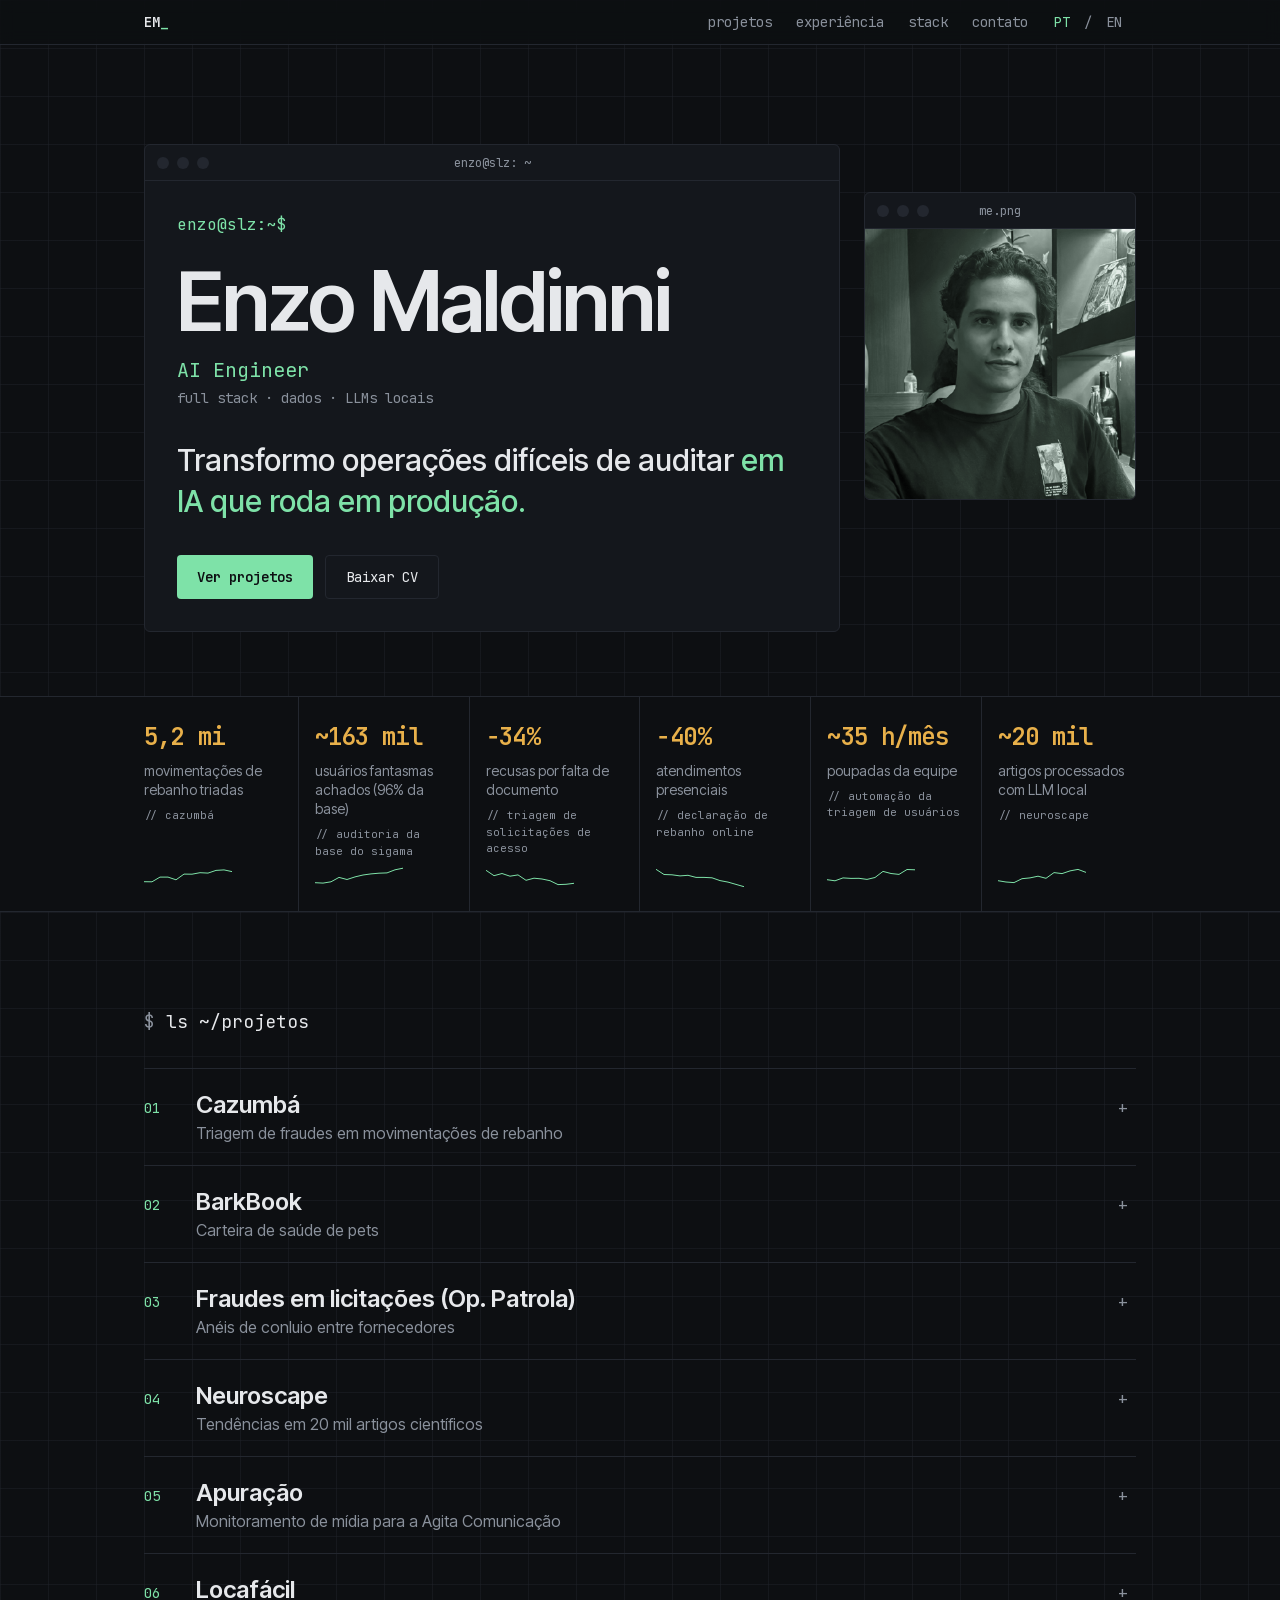
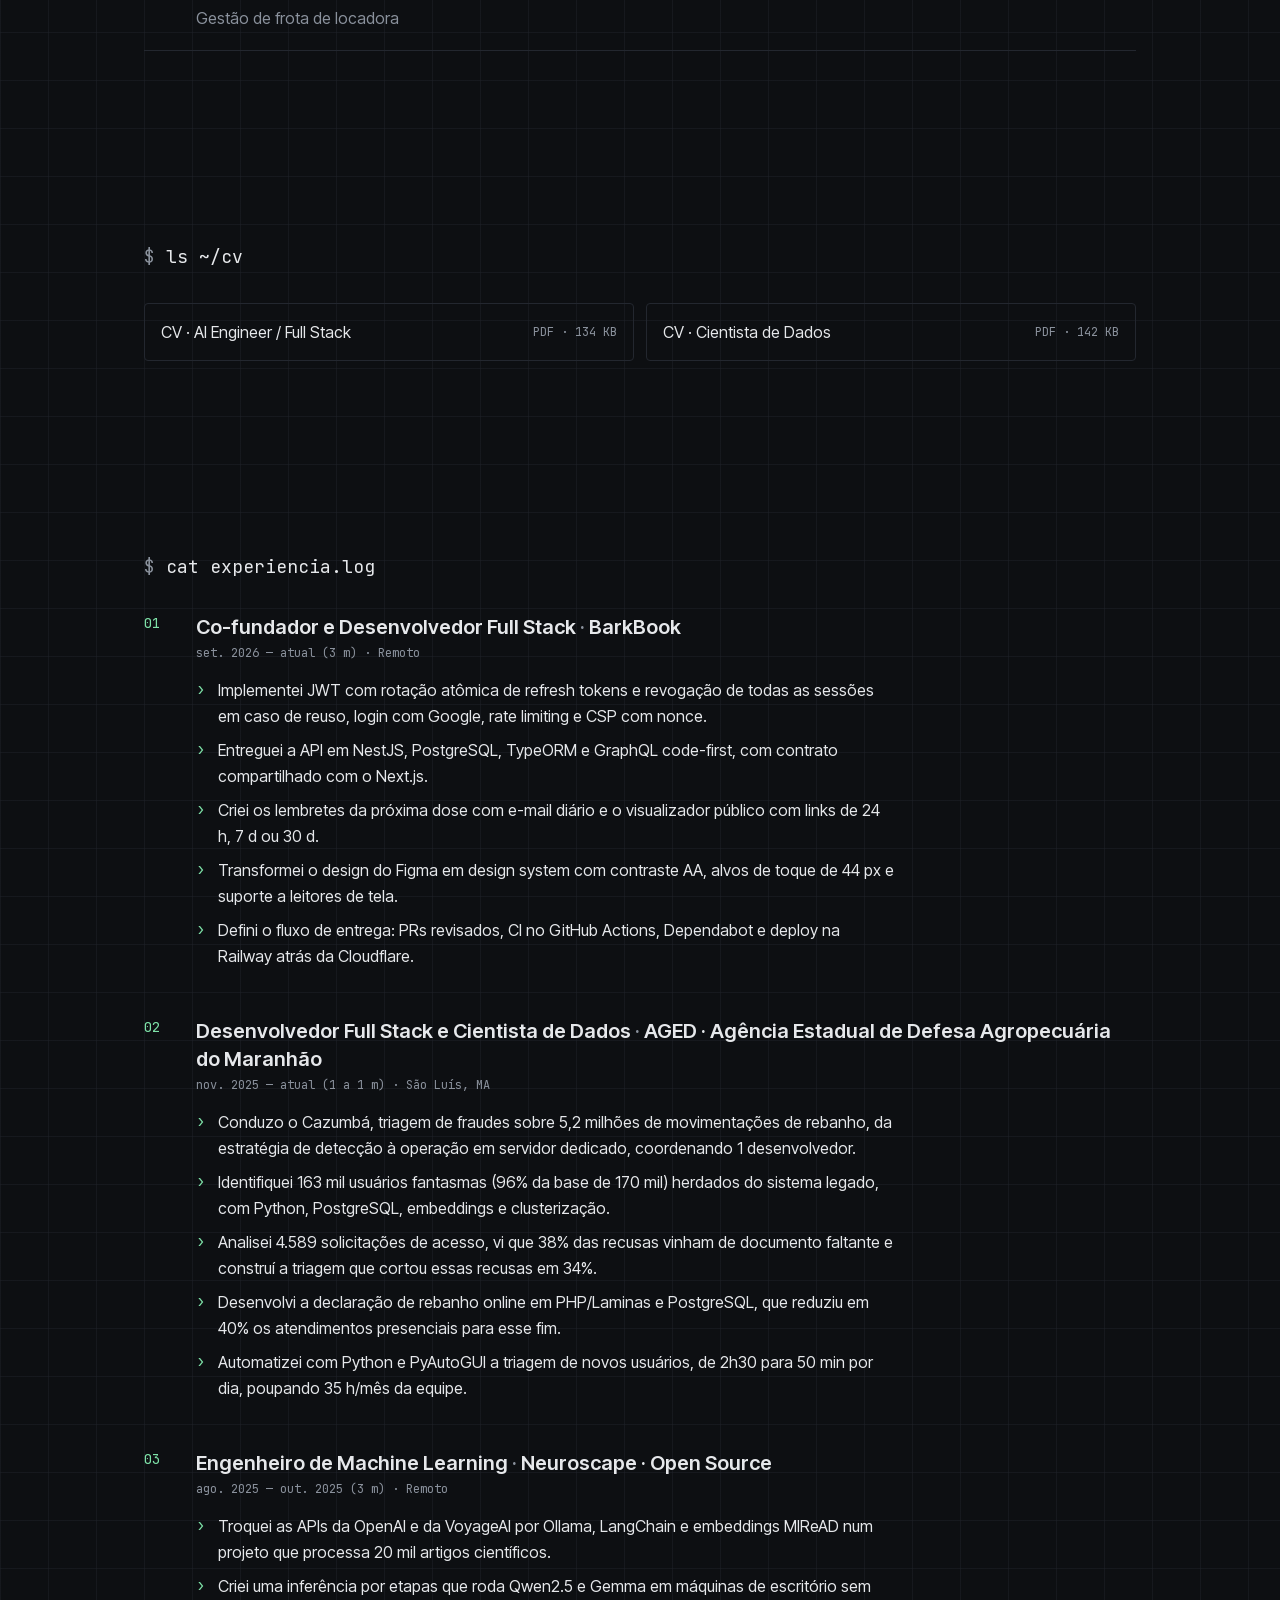
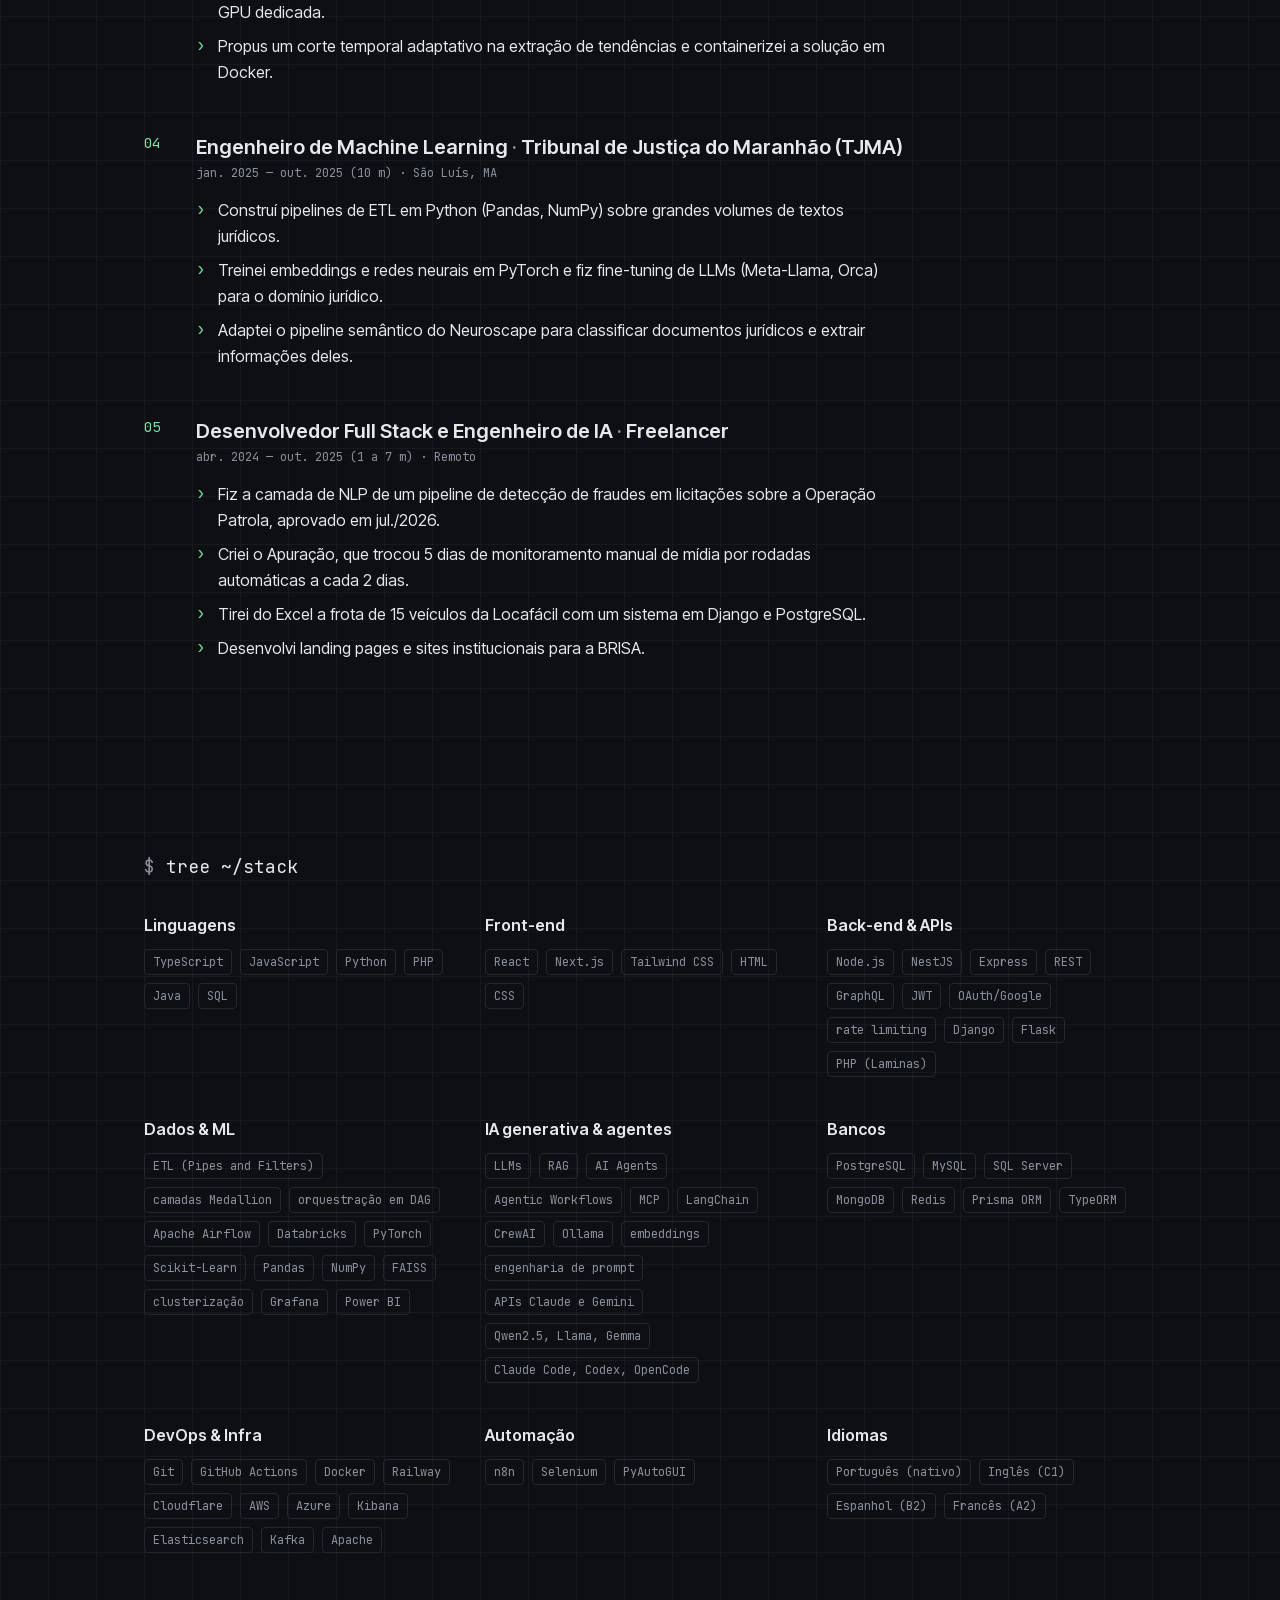
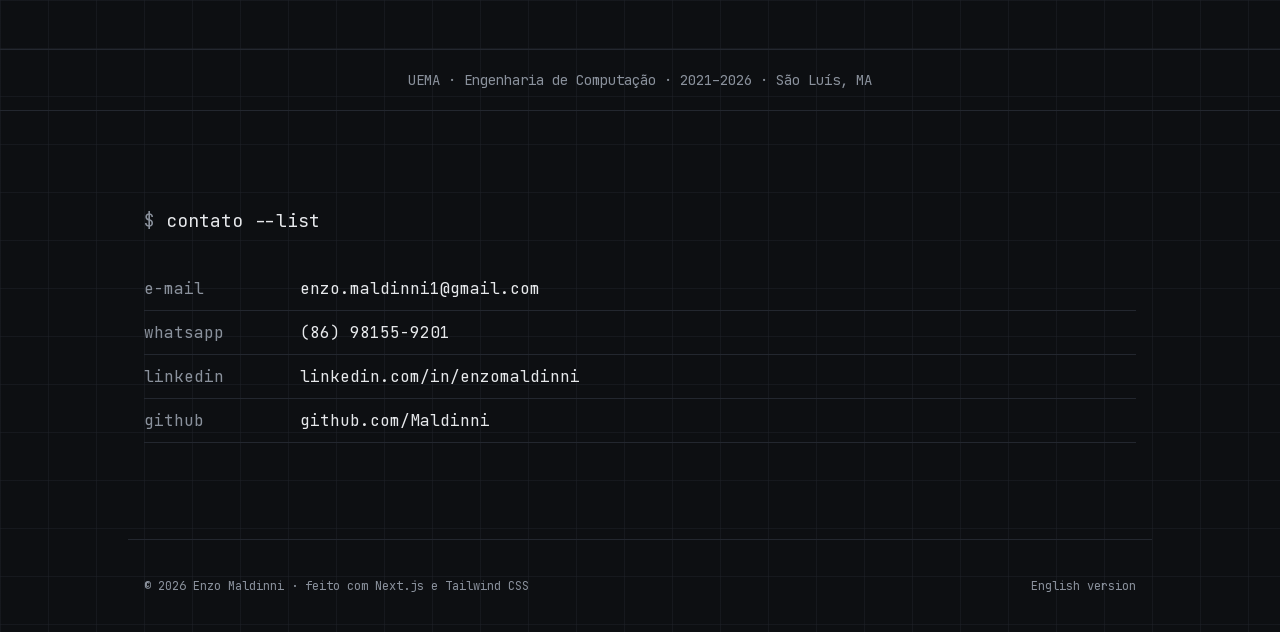
==== commit 46361b3d: "fix: remove favicon padrão do Next" ====
--- a/index.html
+++ b/index.html
@@ -1 +1 @@
-<!DOCTYPE html><html lang="pt-BR" class="_9zmxNa_variable zpwR8q_variable antialiased"><head><meta charSet="utf-8"/><meta name="viewport" content="width=device-width, initial-scale=1"/><link rel="preload" href="/_next/static/media/4a0b7dd978568ff2-s.p.3fofz6dws3mg0.woff2" as="font" crossorigin="" type="font/woff2"/><link rel="preload" href="/_next/static/media/53897e768d329f66-s.p.3t6q91iet4nsy.woff2" as="font" crossorigin="" type="font/woff2"/><link rel="stylesheet" href="/_next/static/chunks/1-alnplldar_0.css" data-precedence="next"/><link rel="preload" as="script" fetchPriority="low" href="/_next/static/chunks/0l7628x5hic9-.js"/><script src="/_next/static/chunks/3_kltbefwfs8q.js" async=""></script><script src="/_next/static/chunks/05gcpgxvxa4-k.js" async=""></script><script src="/_next/static/chunks/37lkgn0qpgryb.js" async=""></script><script src="/_next/static/chunks/turbopack-2u1d16houkiyo.js" async=""></script><script src="/_next/static/chunks/3f2lrh30woqog.js" async=""></script><script src="/_next/static/chunks/2g-u19-ia9__v.js" async=""></script><meta name="theme-color" content="black"/><meta name="color-scheme" content="dark"/><title>Enzo Maldinni — AI Engineer</title><link rel="icon" href="/favicon.ico?favicon.117ezoe8m31dk.ico" sizes="48x48" type="image/x-icon"/><link rel="icon" href="/icon.svg?icon.3rx_6zd_ey1ag.svg" sizes="any" type="image/svg+xml"/><meta name="next-size-adjust" content=""/><meta http-equiv="refresh" content="0; url=/pt/"/><script src="/_next/static/chunks/0cz1d0mv5g_q7.js" noModule=""></script></head><body class="min-h-screen"><div hidden=""><!--$--><!--/$--></div><main class="p-8 font-mono"><a class="text-accent underline" href="/pt/">enzo@slz:~$ cd /pt/</a></main><!--$--><!--/$--><script id="_R_">(globalThis["TURBOPACK"] || (globalThis["TURBOPACK"] = [])).push({"otherChunks":["static/chunks/0l7628x5hic9-.js","static/chunks/3_kltbefwfs8q.js","static/chunks/05gcpgxvxa4-k.js","static/chunks/37lkgn0qpgryb.js"],"runtimeModuleIds":[41183]});</script><script src="/_next/static/chunks/0l7628x5hic9-.js" async=""></script><script>(self.__next_f=self.__next_f||[]).push([0])</script><script>self.__next_f.push([1,"1:\"$Sreact.fragment\"\n2:\"/_next/static/chunks/3f2lrh30woqog.js\"\n3:I[90960,[\"$2\"],\"default\"]\n4:I[65360,[\"$2\"],\"default\"]\n8:\"/_next/static/chunks/2g-u19-ia9__v.js\"\n9:I[33974,[\"$8\"],\"\"]\na:I[23557,[\"$2\"],\"OutletBoundary\"]\nb:\"$Sreact.suspense\"\nd:\"ViewportBoundary\"\ne:I[23557,[\"$2\"],\"$d\"]\n10:\"MetadataBoundary\"\n11:I[23557,[\"$2\"],\"$10\"]\n13:I[51213,[],\"default\",1]\n:HL[\"/_next/static/chunks/1-alnplldar_0.css\",\"style\"]\n:HL[\"/_next/static/media/4a0b7dd978568ff2-s.p.3fofz6dws3mg0.woff2\",\"font\",{\"crossOrigin\":\"\",\"type\":\"font/woff2\"}]\n:HL[\"/_next/static/media/53897e768d329f66-s.p.3t6q91iet4nsy.woff2\",\"font\",{\"crossOrigin\":\"\",\"type\":\"font/woff2\"}]\n5:X\n7:[[\"children\",{\"s\":\"__PAGE__\",\"h\":512,\"d\":{\"r\":[\"$\",\"$1\",\"c\",{\"children\":[[\"$\",\"main\",null,{\"className\":\"p-8 font-mono\",\"children\":[[\"$\",\"meta\",null,{\"httpEquiv\":\"refresh\",\"content\":\"0; url=/pt/\"}],[\"$\",\"$L9\",null,{\"href\":\"/pt/\",\"className\":\"text-accent underline\",\"children\":\"enzo@slz:~$ cd /pt/\"}]]}],[[\"$\",\"script\",\"script-0\",{\"src\":\"/_next/static/chunks/2g-u19-ia9__v.js\",\"async\":true,\"nonce\":\"$undefined\"}]],[\"$\",\"$La\",null,{\"children\":[\"$\",\"$b\",null,{\"name\":\"Next.MetadataOutlet\",\"children\":\"$@c\"}]}]]}],\"p\":false,\"v\":null}}]]\n6:[[\"children\",{\"s\":\"(redirect)\",\"h\":528,\"d\":{\"r\":[\"$\",\"$1\",\"c\",{\"children\":[[[\"$\",\"link\",\"0\",{\"rel\":\"stylesheet\",\"href\":\"/_next/static/chunks/1-alnplldar_0.css\",\"precedence\":\"next\",\"crossOrigin\":\"$undefined\",\"nonce\":\"$undefined\"}]],[\"$\",\"html\",null,{\"lang\":\"pt-BR\",\"className\":\"_9zmxNa_variable zpwR8q_variable antialiased\",\"children\":[\"$\",\"body\",null,{\"className\":\"min-h-screen\",\"children\":[\"$\",\"$L3\",null,{\"parallelRouterKey\":\"children\",\"error\":\"$undefined\",\"errorStyles\":\"$undefined\",\"errorScripts\":\"$undefined\",\"template\":[\"$\",\"$L4\",null,{}],\"templateStyles\":\"$undefined\",\"templateScripts\":\"$undefined\",\"notFound\":[[[\"$\",\"title\",null,{\"children\":\"404: This page could not be found.\"}],[\"$\",\"div\",null,{\"style\":\"$0:t:t:d:r:props:children:1:props:notFound:0:1:props:style\",\"children\":[\"$\",\"div\",null,{\"children\":[[\"$\",\"style\",null,{\"dangerouslySetInnerHTML\":{\"__html\":\"body{color:#000;background:#fff;margin:0}.next-error-h1{border-right:1px solid rgba(0,0,0,.3)}@media (prefers-color-scheme:dark){body{color:#fff;background:#000}.next-error-h1{border-right:1px solid rgba(255,255,255,.3)}}\"}}],[\"$\",\"h1\",null,{\"className\":\"next-error-h1\",\"style\":\"$0:t:t:d:r:props:children:1:props:notFound:0:1:props:children:props:children:1:props:style\",\"children\":404}],[\"$\",\"div\",null,{\"style\":\"$0:t:t:d:r:props:children:1:props:notFound:0:1:props:children:props:children:2:props:style\",\"children\":[\"$\",\"h2\",null,{\"style\":\"$0:t:t:d:r:props:children:1:props:notFound:0:1:props:children:props:children:2:props:children:props:style\",\"children\":\"This page could not be found.\"}]}]]}]}]],[]],\"forbidden\":\"$undefined\",\"unauthorized\":\"$undefined\"}]}]}]]}],\"p\":false,\"v\":null},\"c\":\"$Q7\"}]]\n0:{\"P\":null,\"c\":[\"\",\"\"],\"q\":\"\",\"i\":false,\"t\":{\"t\":{\"s\":\"\",\"h\":528,\"d\":{\"r\":[\"$\",\"$1\",\"c\",{\"children\":[null,[\"$\",\"$L3\",null,{\"parallelRouterKey\":\"children\",\"error\":\"$undefined\",\"errorStyles\":\"$undefined\",\"errorScripts\":\"$undefined\",\"template\":[\"$\",\"$L4\",null,{}],\"templateStyles\":\"$undefined\",\"templateScripts\":\"$undefined\",\"notFound\":[[[\"$\",\"title\",null,{\"children\":\"404: This page could not be found.\"}],[\"$\",\"div\",null,{\"style\":{\"fontFamily\":\"system-ui,\\\"Segoe UI\\\",Roboto,Helvetica,Arial,sans-serif,\\\"Apple Color Emoji\\\",\\\"Segoe UI Emoji\\\"\",\"height\":\"100vh\",\"textAlign\":\"center\",\"display\":\"flex\",\"flexDirection\":\"column\",\"alignItems\":\"center\",\"justifyContent\":\"center\"},\"children\":[\"$\",\"div\",null,{\"children\":[[\"$\",\"style\",null,{\"dangerouslySetInnerHTML\":{\"__html\":\"body{color:#000;background:#fff;margin:0}.next-error-h1{border-right:1px solid rgba(0,0,0,.3)}@media (prefers-color-scheme:dark){body{color:#fff;background:#000}.next-error-h1{border-right:1px solid rgba(255,255,255,.3)}}\"}}],[\"$\",\"h1\",null,{\"className\":\"next-error-h1\",\"style\":{\"display\":\"inline-block\",\"margin\":\"0 20px 0 0\",\"padding\":\"0 23px 0 0\",\"fontSize\":24,\"fontWeight\":500,\"verticalAlign\":\"top\",\"lineHeight\":\"49px\"},\"children\":404}],[\"$\",\"div\",null,{\"style\":{\"display\":\"inline-block\"},\"children\":[\"$\",\"h2\",null,{\"style\":{\"fontSize\":14,\"fontWeight\":400,\"lineHeight\":\"49px\",\"margin\":0},\"children\":\"This page could not be found.\"}]}]]}]}]],[]],\"forbidden\":\"$undefined\",\"unauthorized\":\"$undefined\"}]]}],\"p\":false,\"v\":\"$5\"},\"c\":\"$Q6\"},\"h\":{\"r\":[\"$\",\"$1\",\"h\",{\"children\":[null,[\"$\",\"$Le\",null,{\"children\":\"$Lf\"}],[\"$\",\"$L11\",null,{\"children\":[[\"$\",\"div\",null,{\"hidden\":true,\"children\":[\"$\",\"$b\",null,{\"name\":\"Next.Metadata\",\"children\":\"$L12\"}]}],null]}],[\"$\",\"meta\",null,{\"name\":\"next-size-adjust\",\"content\":\"\"}]]}],\"p\":false,\"v\":null}},\"m\":\"$undefined\",\"G\":[\"$13\",[]],\"S\":true,\"r\":\"$undefined\",\"s\":\"$undefined\",\"a\":\"$undefined\",\"l\":\"$undefined\",\"p\":\"$undefined\",\"d\":\"$undefined\",\"b\":\"dOwJy1YJbSLZ1sGhaHH3x\"}\n5:C\nf:[[\"$\",\"meta\",\"0\",{\"charSet\":\"utf-8\"}],[\"$\",\"meta\",\"1\",{\"name\":\"viewport\",\"content\":\"width=device-width, initial-scale=1\"}],[\"$\",\"meta\",\"2\",{\"name\":\"theme-color\",\"content\":\"black\"}],[\"$\",\"meta\",\"3\",{\"name\":\"color-scheme\",\"content\":\"dark\"}]]\n14:I[47809,[\"$2\"],\"IconMark\"]\nc:null\n12:[[\"$\",\"title\",\"0\",{\"children\":\"Enzo Maldinni — AI Engineer\"}],[\"$\",\"link\",\"1\",{\"rel\":\"icon\",\"href\":\"/favicon.ico?favicon.117ezoe8m31dk.ico\",\"sizes\":\"48x48\",\"type\":\"image/x-icon\"}],[\"$\",\"link\",\"2\",{\"rel\":\"icon\",\"href\":\"/icon.svg?icon.3rx_6zd_ey1ag.svg\",\"sizes\":\"any\",\"type\":\"image/svg+xml\"}],[\"$\",\"$L14\",\"3\",{}]]\n"])</script></body></html>+<!DOCTYPE html><html lang="pt-BR" class="_9zmxNa_variable zpwR8q_variable antialiased"><head><meta charSet="utf-8"/><meta name="viewport" content="width=device-width, initial-scale=1"/><link rel="preload" href="/_next/static/media/4a0b7dd978568ff2-s.p.3fofz6dws3mg0.woff2" as="font" crossorigin="" type="font/woff2"/><link rel="preload" href="/_next/static/media/53897e768d329f66-s.p.3t6q91iet4nsy.woff2" as="font" crossorigin="" type="font/woff2"/><link rel="stylesheet" href="/_next/static/chunks/1-alnplldar_0.css" data-precedence="next"/><link rel="preload" as="script" fetchPriority="low" href="/_next/static/chunks/0l7628x5hic9-.js"/><script src="/_next/static/chunks/3_kltbefwfs8q.js" async=""></script><script src="/_next/static/chunks/05gcpgxvxa4-k.js" async=""></script><script src="/_next/static/chunks/37lkgn0qpgryb.js" async=""></script><script src="/_next/static/chunks/turbopack-2u1d16houkiyo.js" async=""></script><script src="/_next/static/chunks/3f2lrh30woqog.js" async=""></script><script src="/_next/static/chunks/2g-u19-ia9__v.js" async=""></script><meta name="theme-color" content="black"/><meta name="color-scheme" content="dark"/><title>Enzo Maldinni — AI Engineer</title><link rel="icon" href="/icon.svg?icon.3rx_6zd_ey1ag.svg" sizes="any" type="image/svg+xml"/><meta name="next-size-adjust" content=""/><meta http-equiv="refresh" content="0; url=/pt/"/><script src="/_next/static/chunks/0cz1d0mv5g_q7.js" noModule=""></script></head><body class="min-h-screen"><div hidden=""><!--$--><!--/$--></div><main class="p-8 font-mono"><a class="text-accent underline" href="/pt/">enzo@slz:~$ cd /pt/</a></main><!--$--><!--/$--><script id="_R_">(globalThis["TURBOPACK"] || (globalThis["TURBOPACK"] = [])).push({"otherChunks":["static/chunks/0l7628x5hic9-.js","static/chunks/3_kltbefwfs8q.js","static/chunks/05gcpgxvxa4-k.js","static/chunks/37lkgn0qpgryb.js"],"runtimeModuleIds":[41183]});</script><script src="/_next/static/chunks/0l7628x5hic9-.js" async=""></script><script>(self.__next_f=self.__next_f||[]).push([0])</script><script>self.__next_f.push([1,"1:\"$Sreact.fragment\"\n2:\"/_next/static/chunks/3f2lrh30woqog.js\"\n3:I[90960,[\"$2\"],\"default\"]\n4:I[65360,[\"$2\"],\"default\"]\n8:\"/_next/static/chunks/2g-u19-ia9__v.js\"\n9:I[33974,[\"$8\"],\"\"]\na:I[23557,[\"$2\"],\"OutletBoundary\"]\nb:\"$Sreact.suspense\"\nd:\"ViewportBoundary\"\ne:I[23557,[\"$2\"],\"$d\"]\n10:\"MetadataBoundary\"\n11:I[23557,[\"$2\"],\"$10\"]\n13:I[51213,[],\"default\",1]\n:HL[\"/_next/static/chunks/1-alnplldar_0.css\",\"style\"]\n:HL[\"/_next/static/media/4a0b7dd978568ff2-s.p.3fofz6dws3mg0.woff2\",\"font\",{\"crossOrigin\":\"\",\"type\":\"font/woff2\"}]\n:HL[\"/_next/static/media/53897e768d329f66-s.p.3t6q91iet4nsy.woff2\",\"font\",{\"crossOrigin\":\"\",\"type\":\"font/woff2\"}]\n5:X\n7:[[\"children\",{\"s\":\"__PAGE__\",\"h\":512,\"d\":{\"r\":[\"$\",\"$1\",\"c\",{\"children\":[[\"$\",\"main\",null,{\"className\":\"p-8 font-mono\",\"children\":[[\"$\",\"meta\",null,{\"httpEquiv\":\"refresh\",\"content\":\"0; url=/pt/\"}],[\"$\",\"$L9\",null,{\"href\":\"/pt/\",\"className\":\"text-accent underline\",\"children\":\"enzo@slz:~$ cd /pt/\"}]]}],[[\"$\",\"script\",\"script-0\",{\"src\":\"/_next/static/chunks/2g-u19-ia9__v.js\",\"async\":true,\"nonce\":\"$undefined\"}]],[\"$\",\"$La\",null,{\"children\":[\"$\",\"$b\",null,{\"name\":\"Next.MetadataOutlet\",\"children\":\"$@c\"}]}]]}],\"p\":false,\"v\":null}}]]\n6:[[\"children\",{\"s\":\"(redirect)\",\"h\":528,\"d\":{\"r\":[\"$\",\"$1\",\"c\",{\"children\":[[[\"$\",\"link\",\"0\",{\"rel\":\"stylesheet\",\"href\":\"/_next/static/chunks/1-alnplldar_0.css\",\"precedence\":\"next\",\"crossOrigin\":\"$undefined\",\"nonce\":\"$undefined\"}]],[\"$\",\"html\",null,{\"lang\":\"pt-BR\",\"className\":\"_9zmxNa_variable zpwR8q_variable antialiased\",\"children\":[\"$\",\"body\",null,{\"className\":\"min-h-screen\",\"children\":[\"$\",\"$L3\",null,{\"parallelRouterKey\":\"children\",\"error\":\"$undefined\",\"errorStyles\":\"$undefined\",\"errorScripts\":\"$undefined\",\"template\":[\"$\",\"$L4\",null,{}],\"templateStyles\":\"$undefined\",\"templateScripts\":\"$undefined\",\"notFound\":[[[\"$\",\"title\",null,{\"children\":\"404: This page could not be found.\"}],[\"$\",\"div\",null,{\"style\":\"$0:t:t:d:r:props:children:1:props:notFound:0:1:props:style\",\"children\":[\"$\",\"div\",null,{\"children\":[[\"$\",\"style\",null,{\"dangerouslySetInnerHTML\":{\"__html\":\"body{color:#000;background:#fff;margin:0}.next-error-h1{border-right:1px solid rgba(0,0,0,.3)}@media (prefers-color-scheme:dark){body{color:#fff;background:#000}.next-error-h1{border-right:1px solid rgba(255,255,255,.3)}}\"}}],[\"$\",\"h1\",null,{\"className\":\"next-error-h1\",\"style\":\"$0:t:t:d:r:props:children:1:props:notFound:0:1:props:children:props:children:1:props:style\",\"children\":404}],[\"$\",\"div\",null,{\"style\":\"$0:t:t:d:r:props:children:1:props:notFound:0:1:props:children:props:children:2:props:style\",\"children\":[\"$\",\"h2\",null,{\"style\":\"$0:t:t:d:r:props:children:1:props:notFound:0:1:props:children:props:children:2:props:children:props:style\",\"children\":\"This page could not be found.\"}]}]]}]}]],[]],\"forbidden\":\"$undefined\",\"unauthorized\":\"$undefined\"}]}]}]]}],\"p\":false,\"v\":null},\"c\":\"$Q7\"}]]\n0:{\"P\":null,\"c\":[\"\",\"\"],\"q\":\"\",\"i\":false,\"t\":{\"t\":{\"s\":\"\",\"h\":528,\"d\":{\"r\":[\"$\",\"$1\",\"c\",{\"children\":[null,[\"$\",\"$L3\",null,{\"parallelRouterKey\":\"children\",\"error\":\"$undefined\",\"errorStyles\":\"$undefined\",\"errorScripts\":\"$undefined\",\"template\":[\"$\",\"$L4\",null,{}],\"templateStyles\":\"$undefined\",\"templateScripts\":\"$undefined\",\"notFound\":[[[\"$\",\"title\",null,{\"children\":\"404: This page could not be found.\"}],[\"$\",\"div\",null,{\"style\":{\"fontFamily\":\"system-ui,\\\"Segoe UI\\\",Roboto,Helvetica,Arial,sans-serif,\\\"Apple Color Emoji\\\",\\\"Segoe UI Emoji\\\"\",\"height\":\"100vh\",\"textAlign\":\"center\",\"display\":\"flex\",\"flexDirection\":\"column\",\"alignItems\":\"center\",\"justifyContent\":\"center\"},\"children\":[\"$\",\"div\",null,{\"children\":[[\"$\",\"style\",null,{\"dangerouslySetInnerHTML\":{\"__html\":\"body{color:#000;background:#fff;margin:0}.next-error-h1{border-right:1px solid rgba(0,0,0,.3)}@media (prefers-color-scheme:dark){body{color:#fff;background:#000}.next-error-h1{border-right:1px solid rgba(255,255,255,.3)}}\"}}],[\"$\",\"h1\",null,{\"className\":\"next-error-h1\",\"style\":{\"display\":\"inline-block\",\"margin\":\"0 20px 0 0\",\"padding\":\"0 23px 0 0\",\"fontSize\":24,\"fontWeight\":500,\"verticalAlign\":\"top\",\"lineHeight\":\"49px\"},\"children\":404}],[\"$\",\"div\",null,{\"style\":{\"display\":\"inline-block\"},\"children\":[\"$\",\"h2\",null,{\"style\":{\"fontSize\":14,\"fontWeight\":400,\"lineHeight\":\"49px\",\"margin\":0},\"children\":\"This page could not be found.\"}]}]]}]}]],[]],\"forbidden\":\"$undefined\",\"unauthorized\":\"$undefined\"}]]}],\"p\":false,\"v\":\"$5\"},\"c\":\"$Q6\"},\"h\":{\"r\":[\"$\",\"$1\",\"h\",{\"children\":[null,[\"$\",\"$Le\",null,{\"children\":\"$Lf\"}],[\"$\",\"$L11\",null,{\"children\":[[\"$\",\"div\",null,{\"hidden\":true,\"children\":[\"$\",\"$b\",null,{\"name\":\"Next.Metadata\",\"children\":\"$L12\"}]}],null]}],[\"$\",\"meta\",null,{\"name\":\"next-size-adjust\",\"content\":\"\"}]]}],\"p\":false,\"v\":null}},\"m\":\"$undefined\",\"G\":[\"$13\",[]],\"S\":true,\"r\":\"$undefined\",\"s\":\"$undefined\",\"a\":\"$undefined\",\"l\":\"$undefined\",\"p\":\"$undefined\",\"d\":\"$undefined\",\"b\":\"fyoMeNnA5yIoCx2iCGj71\"}\n5:C\nf:[[\"$\",\"meta\",\"0\",{\"charSet\":\"utf-8\"}],[\"$\",\"meta\",\"1\",{\"name\":\"viewport\",\"content\":\"width=device-width, initial-scale=1\"}],[\"$\",\"meta\",\"2\",{\"name\":\"theme-color\",\"content\":\"black\"}],[\"$\",\"meta\",\"3\",{\"name\":\"color-scheme\",\"content\":\"dark\"}]]\n14:I[47809,[\"$2\"],\"IconMark\"]\nc:null\n12:[[\"$\",\"title\",\"0\",{\"children\":\"Enzo Maldinni — AI Engineer\"}],[\"$\",\"link\",\"1\",{\"rel\":\"icon\",\"href\":\"/icon.svg?icon.3rx_6zd_ey1ag.svg\",\"sizes\":\"any\",\"type\":\"image/svg+xml\"}],[\"$\",\"$L14\",\"2\",{}]]\n"])</script></body></html>
